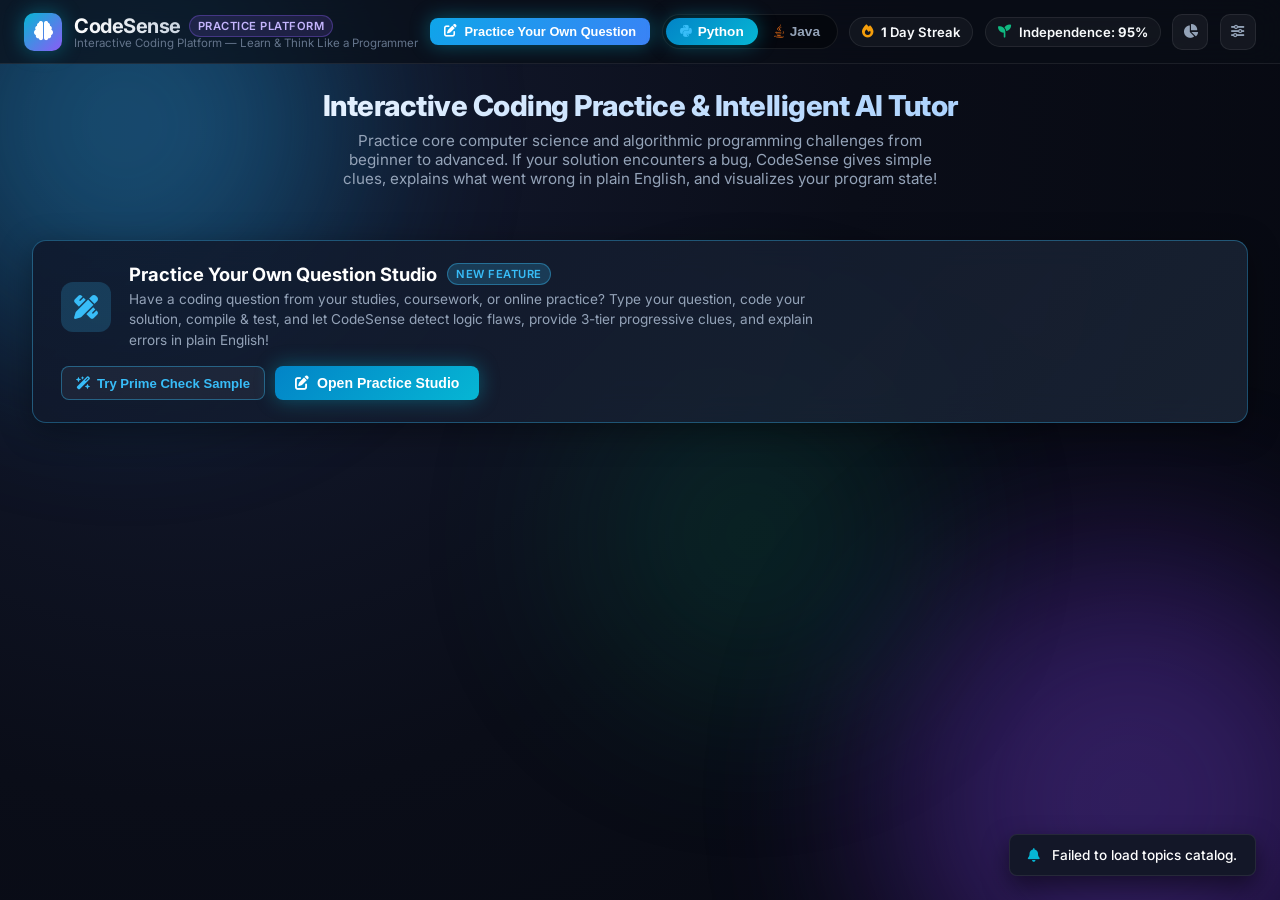
==== static/index.html @ 4605f450 "Initial commit: CodeSense platform" ====
<!DOCTYPE html>
<html lang="en">
<head>
  <meta charset="UTF-8">
  <meta name="viewport" content="width=device-width, initial-scale=1.0">
  <title>CodeSense — AI-Powered Interactive Coding & Debugging Platform</title>
  
  <!-- Google Fonts: Inter & Fira Code -->
  <link rel="preconnect" href="https://fonts.googleapis.com">
  <link rel="preconnect" href="https://fonts.gstatic.com" crossorigin>
  <link href="https://fonts.googleapis.com/css2?family=Fira+Code:wght@400;500;600;700&family=Inter:wght@300;400;500;600;700;800&display=swap" rel="stylesheet">
  
  <!-- FontAwesome Icons -->
  <link rel="stylesheet" href="https://cdnjs.cloudflare.com/ajax/libs/font-awesome/6.5.1/css/all.min.css">
  
  <!-- Stylesheets -->
  <link rel="stylesheet" href="/static/css/style.css">
  <link rel="stylesheet" href="/static/css/visualizer.css">
</head>
<body>

  <!-- Floating Background Glow Orbs for Glassmorphism Depth -->
  <div class="orb orb-1"></div>
  <div class="orb orb-2"></div>
  <div class="orb orb-3"></div>

  <!-- Top Navigation Header -->
  <header class="app-header">
    <div class="brand-wrapper" onclick="App.showTopicsView()">
      <div class="brand-icon">
        <i class="fa-solid fa-brain"></i>
      </div>
      <div>
        <div style="display: flex; align-items: center; gap: 8px;">
          <h1 class="brand-title">CodeSense</h1>
          <span class="brand-badge">Practice Platform</span>
        </div>
        <p style="font-size: 0.72rem; color: var(--text-dim); margin-top: -2px;">Interactive Coding Platform — Learn & Think Like a Programmer</p>
      </div>
    </div>

      <!-- Practice Your Own Question Nav Button -->
      <button class="btn-primary" style="padding: 6px 14px; font-size: 0.8rem; background: linear-gradient(135deg, #0ea5e9 0%, #3b82f6 100%);" onclick="App.openCustomPracticeView()" title="Type in your own question to practice">
        <i class="fa-solid fa-pen-to-square"></i> Practice Your Own Question
      </button>

      <!-- Language Switcher -->
      <div class="lang-toggle-group">
        <button class="lang-btn active" id="langTogglePy">
          <i class="fa-brands fa-python" style="color: #38bdf8;"></i> Python
        </button>
        <button class="lang-btn" id="langToggleJava">
          <i class="fa-brands fa-java" style="color: #f97316;"></i> Java
        </button>
      </div>

      <!-- Streak Pill -->
      <div class="stat-pill" title="Daily Debugging Streak">
        <i class="fa-solid fa-fire"></i>
        <span><strong id="userStreak">1</strong> Day Streak</span>
      </div>

      <!-- Independence Score Pill -->
      <div class="stat-pill independence" title="Independence Score: Measures how well you solve without unlocking hints!">
        <i class="fa-solid fa-seedling"></i>
        <span>Independence: <strong id="independenceScore">95%</strong></span>
      </div>

      <!-- Analytics Button -->
      <button class="btn-icon" id="btnAnalytics" title="Learner Profile & Error Radar Analytics">
        <i class="fa-solid fa-chart-pie"></i>
      </button>

      <!-- Groq Settings Button -->
      <button class="btn-icon" id="btnSettings" title="AI Settings & Groq API Key">
        <i class="fa-solid fa-sliders"></i>
      </button>
    </div>
  </header>

  <!-- ========================================================
       SCREEN 1: TOPIC HUB (INITIAL HOME PAGE)
       ======================================================== -->
  <div class="app-view active" id="view-topics">
    <div class="topics-hero">
      <h2>Interactive Coding Practice & Intelligent AI Tutor</h2>
      <p>Practice core computer science and algorithmic programming challenges from beginner to advanced. If your solution encounters a bug, CodeSense gives simple clues, explains what went wrong in plain English, and visualizes your program state!</p>
    </div>

    <!-- Grid of 10 Topics -->
    <div class="topics-grid" id="topicsGridContainer">
      <!-- Dynamically populated by app.js -->
    </div>

    <!-- Custom Practice Studio Callout Card -->
    <div style="max-width: 1300px; margin: 24px auto 0; width: 100%;">
      <div class="glass-panel" style="padding: 22px 28px; border: 1px solid rgba(56, 189, 248, 0.35); background: linear-gradient(135deg, rgba(15, 23, 42, 0.85) 0%, rgba(30, 41, 59, 0.75) 100%);">
        <div style="display: flex; align-items: center; justify-content: space-between; flex-wrap: wrap; gap: 16px;">
          <div style="display: flex; align-items: center; gap: 18px;">
            <div class="topic-icon-box" style="background: rgba(56, 189, 248, 0.2); color: #38bdf8; font-size: 1.5rem; width: 50px; height: 50px;">
              <i class="fa-solid fa-pen-ruler"></i>
            </div>
            <div>
              <div style="display: flex; align-items: center; gap: 10px; margin-bottom: 4px;">
                <h3 style="font-size: 1.15rem; color: #ffffff; font-weight: 700;">Practice Your Own Question Studio</h3>
                <span class="brand-badge" style="background: rgba(56, 189, 248, 0.2); color: #38bdf8; border-color: rgba(56, 189, 248, 0.4);">New Feature</span>
              </div>
              <p style="font-size: 0.85rem; color: #94a3b8; max-width: 720px; line-height: 1.5;">
                Have a coding question from your studies, coursework, or online practice? Type your question, code your solution, compile & test, and let CodeSense detect logic flaws, provide 3-tier progressive clues, and explain errors in plain English!
              </p>
            </div>
          </div>
          <div style="display: flex; gap: 10px; flex-wrap: wrap;">
            <button class="btn-secondary" onclick="App.openCustomPracticeView('prime')" style="border-color: rgba(56, 189, 248, 0.4); color: #38bdf8;">
              <i class="fa-solid fa-wand-magic-sparkles"></i> Try Prime Check Sample
            </button>
            <button class="btn-primary" onclick="App.openCustomPracticeView()">
              <i class="fa-solid fa-pen-to-square"></i> Open Practice Studio
            </button>
          </div>
        </div>
      </div>
    </div>
  </div>

  <!-- ========================================================
       SCREEN 2: TOPIC QUESTIONS (10 PROGRESSIVE LEVELS)
       ======================================================== -->
  <div class="app-view" id="view-questions">
    <!-- Breadcrumb -->
    <div class="breadcrumb-bar">
      <button class="breadcrumb-btn" onclick="App.showTopicsView()">
        <i class="fa-solid fa-arrow-left"></i> All Topics
      </button>
      <span class="breadcrumb-sep">/</span>
      <span class="breadcrumb-current" id="topicBreadcrumbTitle">Topic Name</span>
    </div>

    <!-- Topic Header Banner -->
    <div class="topic-banner-header">
      <div class="banner-left">
        <div class="banner-icon" id="topicBannerIcon">
          <i class="fa-solid fa-layer-group"></i>
        </div>
        <div>
          <h2 class="banner-title" id="topicBannerTitle">Topic Title</h2>
          <p class="banner-subtitle" id="topicBannerDesc">10 Progressive Challenges from Beginner to Advanced Mastery</p>
        </div>
      </div>
      <div style="text-align: right;">
        <span class="brand-badge" style="background: rgba(16, 185, 129, 0.15); color: #34d399; border-color: rgba(16, 185, 129, 0.3);">
          10 Challenges (Level 1 → 10)
        </span>
      </div>
    </div>

    <!-- 10 Questions Cards -->
    <div class="questions-container" id="questionsTrackContainer">
      <!-- Dynamically populated by app.js -->
    </div>
  </div>

  <!-- ========================================================
       SCREEN 3: THE DEBUGGING WORKBENCH
       ======================================================== -->
  <div class="app-view" id="view-workbench">
    <!-- Breadcrumb -->
    <div class="breadcrumb-bar">
      <button class="breadcrumb-btn" onclick="App.backToCurrentTopicQuestions()">
        <i class="fa-solid fa-arrow-left"></i> <span id="workbenchTopicBackText">Back to Questions</span>
      </button>
      <span class="breadcrumb-sep">/</span>
      <span class="breadcrumb-current" id="workbenchBreadcrumbTitle">Level 1: Challenge</span>
    </div>

    <!-- Split Workspace -->
    <main class="workspace-main">

      <!-- Left Pane: Code Editor -->
      <section class="editor-pane">
        <div class="pane-header">
          <div class="pane-title-group">
            <span class="pane-title">
              <i class="fa-solid fa-code" style="color: var(--accent-cyan);"></i>
              <span id="editorTitle">Loading Challenge...</span>
            </span>
            <span class="scenario-tag" id="scenarioTag">Practice Scenario</span>
          </div>

          <div class="pane-actions">
            <button class="btn-secondary" id="btnResetCode" title="Reset to clean problem starter">
              <i class="fa-solid fa-arrow-rotate-left"></i> Reset Template
            </button>
            <button class="btn-secondary" id="btnClearCode" title="Clear editor to write freely">
              <i class="fa-solid fa-trash-can"></i> Clear Canvas
            </button>
          </div>
        </div>

        <!-- Mode A: Curriculum Scenario Context Brief -->
        <div id="curriculumContextBrief" style="padding: 12px 18px; background: rgba(0, 0, 0, 0.25); border-bottom: 1px solid var(--glass-border); font-size: 0.84rem; line-height: 1.45;">
          <div id="scenarioDescription" style="color: #cbd5e1; margin-bottom: 6px;">
            Loading scenario context...
          </div>
          <div style="font-family: var(--font-mono); font-size: 0.78rem; color: #38bdf8;">
            Expected Goal: <span id="expectedOutputText" style="color: #67e8f9;">...</span>
          </div>
        </div>

        <!-- Mode B: Practice Your Own Question Studio (Editable Question Space) -->
        <div id="customQuestionBox" class="custom-question-card" style="display: none;">
          <div style="display: flex; justify-content: space-between; align-items: center; flex-wrap: wrap; gap: 8px;">
            <div style="display: flex; align-items: center; gap: 8px;">
              <span class="brand-badge" style="background: rgba(56, 189, 248, 0.18); color: #38bdf8; border-color: rgba(56, 189, 248, 0.35);">
                <i class="fa-solid fa-pen-to-square"></i> Custom Practice Question
              </span>
              <span style="font-size: 0.78rem; color: #94a3b8;">Type your question details below:</span>
            </div>
            <div style="display: flex; align-items: center; gap: 6px; flex-wrap: wrap;">
              <span style="font-size: 0.74rem; color: #64748b; margin-right: 2px;">Load Sample:</span>
              <button class="btn-pill-sample" onclick="App.loadSampleCustomQuestion('prime')">
                <i class="fa-solid fa-wand-magic-sparkles"></i> Prime Check
              </button>
              <button class="btn-pill-sample" onclick="App.loadSampleCustomQuestion('vowels')">
                <i class="fa-solid fa-wand-magic-sparkles"></i> Count Vowels
              </button>
              <button class="btn-pill-sample" onclick="App.loadSampleCustomQuestion('second_largest')">
                <i class="fa-solid fa-wand-magic-sparkles"></i> 2nd Largest
              </button>
              <button class="btn-pill-clear" onclick="App.clearCustomQuestionForm()">
                <i class="fa-solid fa-eraser"></i> Clear
              </button>
            </div>
          </div>

          <div style="display: grid; grid-template-columns: 1.2fr 1fr; gap: 10px;">
            <div>
              <label class="custom-field-label">Question Title:</label>
              <input type="text" id="customInputTitle" class="custom-input" placeholder="e.g. Check if a Number is Prime" spellcheck="false">
            </div>
            <div>
              <label class="custom-field-label">Target / Expected Output (Optional):</label>
              <input type="text" id="customInputExpected" class="custom-input" placeholder="e.g. 29 is Prime: True" spellcheck="false">
            </div>
          </div>

          <div>
            <label class="custom-field-label">Question Statement / Problem Description:</label>
            <textarea id="customInputDesc" class="custom-textarea" rows="2" placeholder="Type problem statement here: e.g. Given an integer N, determine whether N is a prime number (divisible only by 1 and itself)..." spellcheck="false"></textarea>
          </div>
        </div>

        <!-- Code Editor Area -->
        <div class="editor-wrapper">
          <div class="editor-textarea-container">
            <div class="editor-gutter" id="editorGutter">1</div>
            <textarea class="editor-textarea" id="codeEditor" spellcheck="false" placeholder="Type your solution code here... (Copy-paste disabled to build coding muscle memory)" onpaste="return false;" ondrop="return false;"></textarea>
          </div>
        </div>

        <!-- Editor Footer Actions -->
        <div class="editor-footer">
          <span style="font-size: 0.75rem; color: var(--text-dim);">
            <i class="fa-solid fa-shield-halved"></i> Sandboxed Execution (Python 3.14 & Java 17)
          </span>
          <div style="display: flex; gap: 8px;">
            <button class="btn-primary" id="btnRunCode">
              <i class="fa-solid fa-play"></i> Run & Diagnose
            </button>
          </div>
        </div>
      </section>

      <!-- Right Pane: Diagnostic Suite -->
      <section class="diagnostic-pane">
        <!-- Suite Tab Navigation -->
        <div class="suite-tabs">
          <button class="suite-tab active" data-tab="diagnostic">
            <i class="fa-solid fa-stethoscope"></i> Error & Cause
          </button>
          <button class="suite-tab" data-tab="visualizer">
            <i class="fa-solid fa-eye"></i> Visual Bug Explorer
          </button>
          <button class="suite-tab" data-tab="hints">
            <i class="fa-solid fa-lightbulb"></i> Easy Clues
            <span class="tab-badge">3 Tiers</span>
          </button>
          <button class="suite-tab" data-tab="transfer">
            <i class="fa-solid fa-medal"></i> Transfer Practice
          </button>
        </div>

        <!-- Suite Tab Contents -->
        <div class="suite-content">

          <!-- 1. Error Diagnostic Tab -->
          <div class="tab-panel active" id="tab-diagnostic">
            <div id="errorBannerContainer">
              <div class="error-banner" style="background: rgba(255,255,255,0.03); border-color: rgba(255,255,255,0.08);">
                <div class="error-icon" style="color: var(--text-dim);"><i class="fa-solid fa-code"></i></div>
                <div class="error-meta">
                  <div class="error-type-title" style="color: var(--text-main);">Ready to Run</div>
                  <div class="error-desc">Click 'Run & Diagnose' to execute the code and identify the bug.</div>
                </div>
              </div>
            </div>

            <!-- Simplified Friendly 3-Way Comparative Breakdown -->
            <div id="causeBreakdownContainer">
              <!-- Rendered dynamically -->
            </div>

            <!-- Console Output -->
            <div style="margin-top: 10px;">
              <div style="font-size: 0.75rem; color: var(--text-dim); font-weight: 600; text-transform: uppercase; margin-bottom: 6px;">
                <i class="fa-solid fa-terminal"></i> Execution Console
              </div>
              <pre class="terminal-box" id="consoleOutput">Console output will appear here...</pre>
            </div>
          </div>

          <!-- 2. Visual Bug Explorer Tab -->
          <div class="tab-panel" id="tab-visualizer">
            <div id="visualizerContainer">
              <!-- Rendered dynamically by VisualizerEngine -->
            </div>
          </div>

          <!-- 3. Graduated Hints Tab -->
          <div class="tab-panel" id="tab-hints">
            <div class="hints-container" id="hintsContainer">
              <!-- Rendered dynamically by HintManager -->
            </div>
          </div>

          <!-- 4. Transfer Practice Tab -->
          <div class="tab-panel" id="tab-transfer">
            <div id="transferChallengeContainer">
              <div style="text-align: center; padding: 40px 20px; color: var(--text-dim);">
                <i class="fa-solid fa-lock" style="font-size: 2.2rem; margin-bottom: 14px; opacity: 0.5;"></i>
                <h3 style="font-size: 1.05rem; color: var(--text-main); margin-bottom: 6px;">Transfer Challenge Locked</h3>
                <p style="font-size: 0.84rem; max-width: 360px; margin: 0 auto;">
                  Fix the bug in the current problem first! Once conquered, CodeSense unlocks a related practice challenge to verify your real conceptual understanding.
                </p>
              </div>
            </div>
          </div>

        </div>
      </section>

    </main>
  </div>

  <!-- Comprehensive Learner Analytics & Mastery Modal -->
  <div class="modal-overlay" id="analyticsModal">
    <div class="glass-panel modal-content" style="max-width: 780px; width: 92%; max-height: 88vh; overflow-y: auto;">
      <div class="modal-header">
        <div style="display: flex; align-items: center; gap: 10px;">
          <div class="brand-icon" style="width: 36px; height: 36px; font-size: 1.1rem; background: rgba(56, 189, 248, 0.2); color: #38bdf8;">
            <i class="fa-solid fa-chart-line"></i>
          </div>
          <div>
            <h2 class="modal-title" style="font-size: 1.15rem; margin-bottom: 2px;">Learner Mastery & Practice Analytics</h2>
            <p style="font-size: 0.74rem; color: var(--text-dim);">Real-time tracking of problem accuracy, independence, and bug patterns</p>
          </div>
        </div>
        <div style="display: flex; align-items: center; gap: 10px;">
          <span class="brand-badge" id="analyticsTierBadge" style="background: rgba(16, 185, 129, 0.2); color: #34d399; border-color: rgba(16, 185, 129, 0.4);">
            Autonomous Coder 🏆
          </span>
          <button class="modal-close" onclick="App.closeAnalyticsModal()">&times;</button>
        </div>
      </div>

      <!-- 5 Key Metric Cards -->
      <div style="display: grid; grid-template-columns: repeat(5, 1fr); gap: 8px; margin-bottom: 18px;">
        <div class="cause-card" style="align-items: center; text-align: center; padding: 10px 6px;">
          <span style="font-size: 0.68rem; color: var(--text-dim); text-transform: uppercase;">SOLVED</span>
          <strong style="font-size: 1.25rem; color: #34d399;" id="metricSolved">0</strong>
          <span style="font-size: 0.68rem; color: var(--text-muted);">Challenges</span>
        </div>
        <div class="cause-card" style="align-items: center; text-align: center; padding: 10px 6px;">
          <span style="font-size: 0.68rem; color: var(--text-dim); text-transform: uppercase;">CODE RUNS</span>
          <strong style="font-size: 1.25rem; color: #38bdf8;" id="metricAttempts">0</strong>
          <span style="font-size: 0.68rem; color: var(--text-muted);">Attempts</span>
        </div>
        <div class="cause-card" style="align-items: center; text-align: center; padding: 10px 6px;">
          <span style="font-size: 0.68rem; color: var(--text-dim); text-transform: uppercase;">ACCURACY</span>
          <strong style="font-size: 1.25rem; color: #fbbf24;" id="metricAccuracy">100%</strong>
          <span style="font-size: 0.68rem; color: var(--text-muted);">Success Rate</span>
        </div>
        <div class="cause-card" style="align-items: center; text-align: center; padding: 10px 6px;">
          <span style="font-size: 0.68rem; color: var(--text-dim); text-transform: uppercase;">INDEPENDENCE</span>
          <strong style="font-size: 1.25rem; color: #c084fc;" id="metricIndependence">95%</strong>
          <span style="font-size: 0.68rem; color: var(--text-muted);">Autonomy</span>
        </div>
        <div class="cause-card" style="align-items: center; text-align: center; padding: 10px 6px;">
          <span style="font-size: 0.68rem; color: var(--text-dim); text-transform: uppercase;">STREAK</span>
          <strong style="font-size: 1.25rem; color: #f43f5e;" id="metricStreak">1 Day</strong>
          <span style="font-size: 0.68rem; color: var(--text-muted);">Daily Practice</span>
        </div>
      </div>

      <!-- 2-Column Section: Insights & Bug Radar -->
      <div style="display: grid; grid-template-columns: 1fr 1.2fr; gap: 14px; margin-bottom: 18px;">
        <!-- Left: Language Breakdown & Focus -->
        <div style="display: flex; flex-direction: column; gap: 12px;">
          <div style="background: rgba(0,0,0,0.3); border: 1px solid var(--glass-border); border-radius: 8px; padding: 12px 14px;">
            <div style="font-size: 0.82rem; font-weight: 700; color: #e2e8f0; margin-bottom: 10px; display: flex; align-items: center; gap: 6px;">
              <i class="fa-solid fa-code" style="color: #38bdf8;"></i> Language Mastery
            </div>
            <div style="display: flex; justify-content: space-between; font-size: 0.8rem; margin-bottom: 6px;">
              <span><i class="fa-brands fa-python" style="color: #38bdf8;"></i> Python Solved:</span>
              <strong id="metricPySolved" style="color: #38bdf8;">0</strong>
            </div>
            <div style="display: flex; justify-content: space-between; font-size: 0.8rem; margin-bottom: 8px;">
              <span><i class="fa-brands fa-java" style="color: #f97316;"></i> Java Solved:</span>
              <strong id="metricJavaSolved" style="color: #f97316;">0</strong>
            </div>
            <div style="border-top: 1px solid rgba(255,255,255,0.06); padding-top: 8px; display: flex; justify-content: space-between; font-size: 0.8rem; color: var(--text-dim);">
              <span>Clean Wins (0 Clues):</span>
              <strong id="metricNoHintsSolved" style="color: #34d399;">0</strong>
            </div>
          </div>

          <div style="background: rgba(56, 189, 248, 0.08); border: 1px solid rgba(56, 189, 248, 0.25); border-radius: 8px; padding: 12px 14px;">
            <div style="font-size: 0.82rem; font-weight: 700; color: #38bdf8; margin-bottom: 6px; display: flex; align-items: center; gap: 6px;">
              <i class="fa-solid fa-compass"></i> Recommended Practice Focus
            </div>
            <p id="analyticsRecommendation" style="font-size: 0.78rem; color: #cbd5e1; line-height: 1.45; margin: 0;">
              Keep practicing progressive problems to build autonomous algorithmic problem-solving habits!
            </p>
          </div>
        </div>

        <!-- Right: Bug Vulnerability Radar -->
        <div style="background: rgba(0,0,0,0.3); border: 1px solid var(--glass-border); border-radius: 8px; padding: 12px 14px;">
          <div style="font-size: 0.82rem; font-weight: 700; color: #e2e8f0; margin-bottom: 4px; display: flex; align-items: center; justify-content: space-between;">
            <span><i class="fa-solid fa-radar" style="color: var(--accent-rose); margin-right: 6px;"></i> Bug Vulnerability Radar</span>
            <span style="font-size: 0.7rem; color: var(--text-dim);">Mistake Frequency</span>
          </div>
          <p style="font-size: 0.72rem; color: var(--text-dim); margin-bottom: 10px;">
            Identifies repeated logic, syntax, and boundary slips so you can master them.
          </p>
          <div id="errorRadarList" style="display: flex; flex-direction: column; gap: 6px;">
            <!-- Dynamic radar bars -->
          </div>
        </div>
      </div>

      <!-- Recent Practice Activity Timeline -->
      <div style="background: rgba(0,0,0,0.25); border: 1px solid var(--glass-border); border-radius: 8px; padding: 12px 14px;">
        <div style="font-size: 0.82rem; font-weight: 700; color: #e2e8f0; margin-bottom: 8px; display: flex; align-items: center; gap: 6px;">
          <i class="fa-solid fa-clock-rotate-left" style="color: var(--accent-amber);"></i> Recent Practice Activity
        </div>
        <div id="recentActivityList" style="font-size: 0.78rem;">
          <!-- Dynamically populated recent runs -->
        </div>
      </div>

      <div style="margin-top: 16px; display: flex; justify-content: flex-end;">
        <button class="btn-secondary" onclick="App.closeAnalyticsModal()">Close Dashboard</button>
      </div>
    </div>
  </div>

  <!-- Groq AI Settings Modal -->
  <div class="modal-overlay" id="settingsModal">
    <div class="glass-panel modal-content">
      <div class="modal-header">
        <div style="display: flex; align-items: center; gap: 10px;">
          <div class="brand-icon" style="width: 32px; height: 32px; font-size: 1rem;"><i class="fa-solid fa-bolt"></i></div>
          <h2 class="modal-title">AI Tutor Configuration</h2>
        </div>
        <button class="modal-close" onclick="App.closeSettingsModal()">&times;</button>
      </div>

      <p style="font-size: 0.84rem; color: var(--text-muted); line-height: 1.5; margin-bottom: 16px;">
        CodeSense is powered by <strong>Groq Cloud</strong> with ultra-fast LLaMA 3.3 70B for friendly, Socratic debugging hints in plain English.
      </p>

      <div style="margin-bottom: 16px;">
        <label style="font-size: 0.8rem; font-weight: 600; color: #cbd5e1;">Groq API Key (Optional):</label>
        <input type="password" class="text-input" id="inputGroqKey" placeholder="gsk_..." spellcheck="false">
        <p style="font-size: 0.72rem; color: var(--text-dim); margin-top: 4px;">
          Leave empty to use built-in curriculum hints and offline expert heuristics.
        </p>
      </div>

      <div id="groqStatusMsg" style="font-size: 0.82rem; margin-bottom: 16px; min-height: 20px;"></div>

      <div style="display: flex; justify-content: flex-end; gap: 10px;">
        <button class="btn-secondary" onclick="App.closeSettingsModal()">Cancel</button>
        <button class="btn-primary" onclick="App.saveGroqKey()">
          <i class="fa-solid fa-check"></i> Save & Test
        </button>
      </div>
    </div>
  </div>

  <!-- Toast Container -->
  <div class="toast-container" id="toastContainer"></div>

  <!-- Application Scripts -->
  <script src="/static/js/visualizer.js"></script>
  <script src="/static/js/hints.js"></script>
  <script src="/static/js/editor.js"></script>
  <script src="/static/js/app.js"></script>
</body>
</html>
---- static/css/style.css ----
/* ============================================================
   CodeSense: AI Debugging Tutor - Glassmorphism Design System
   Interactive Coding & Debugging Platform
   ============================================================ */

:root {
  --bg-dark: #090d16;
  --bg-gradient: radial-gradient(circle at 15% 15%, #151c33 0%, #0a0d18 50%, #060810 100%);
  --glass-bg: rgba(18, 24, 38, 0.65);
  --glass-bg-hover: rgba(26, 35, 54, 0.75);
  --glass-border: rgba(255, 255, 255, 0.08);
  --glass-border-glow: rgba(56, 189, 248, 0.3);
  --glass-blur: blur(16px);
  
  --accent-cyan: #06b6d4;
  --accent-cyan-glow: 0 0 20px rgba(6, 182, 212, 0.4);
  --accent-violet: #8b5cf6;
  --accent-violet-glow: 0 0 20px rgba(139, 92, 246, 0.4);
  --accent-emerald: #10b981;
  --accent-emerald-glow: 0 0 20px rgba(16, 185, 129, 0.4);
  --accent-rose: #f43f5e;
  --accent-rose-glow: 0 0 20px rgba(244, 63, 94, 0.4);
  --accent-amber: #f59e0b;
  
  --text-main: #f8fafc;
  --text-muted: #94a3b8;
  --text-dim: #64748b;
  
  --font-sans: 'Inter', -apple-system, BlinkMacSystemFont, 'Segoe UI', Roboto, sans-serif;
  --font-mono: 'Fira Code', 'JetBrains Mono', Consolas, monospace;
}

* {
  box-sizing: border-box;
  margin: 0;
  padding: 0;
}

body {
  font-family: var(--font-sans);
  background: var(--bg-dark);
  background-image: var(--bg-gradient);
  color: var(--text-main);
  min-height: 100vh;
  display: flex;
  flex-direction: column;
  overflow-x: hidden;
  position: relative;
}

/* Background floating glow orbs */
.orb {
  position: fixed;
  border-radius: 50%;
  filter: blur(90px);
  pointer-events: none;
  z-index: 0;
  opacity: 0.35;
  animation: floatOrb 18s ease-in-out infinite alternate;
}
.orb-1 {
  width: 450px;
  height: 450px;
  background: radial-gradient(circle, #38bdf8 0%, #0284c7 70%);
  top: -100px;
  left: -100px;
}
.orb-2 {
  width: 500px;
  height: 500px;
  background: radial-gradient(circle, #8b5cf6 0%, #6d28d9 70%);
  bottom: -150px;
  right: -100px;
  animation-duration: 22s;
}
.orb-3 {
  width: 350px;
  height: 350px;
  background: radial-gradient(circle, #10b981 0%, #059669 70%);
  top: 40%;
  left: 45%;
  opacity: 0.15;
}

@keyframes floatOrb {
  0% { transform: translate(0, 0) scale(1); }
  50% { transform: translate(40px, 30px) scale(1.08); }
  100% { transform: translate(-30px, 50px) scale(0.95); }
}

::-webkit-scrollbar {
  width: 6px;
  height: 6px;
}
::-webkit-scrollbar-track {
  background: rgba(0, 0, 0, 0.2);
}
::-webkit-scrollbar-thumb {
  background: rgba(255, 255, 255, 0.15);
  border-radius: 3px;
}
::-webkit-scrollbar-thumb:hover {
  background: rgba(255, 255, 255, 0.3);
}

.glass-panel {
  background: var(--glass-bg);
  backdrop-filter: var(--glass-blur);
  -webkit-backdrop-filter: var(--glass-blur);
  border: 1px solid var(--glass-border);
  border-radius: 14px;
  box-shadow: 0 8px 32px 0 rgba(0, 0, 0, 0.37);
  transition: all 0.25s ease;
}

/* Header */
header.app-header {
  height: 64px;
  padding: 0 24px;
  display: flex;
  align-items: center;
  justify-content: space-between;
  border-bottom: 1px solid var(--glass-border);
  background: rgba(9, 13, 22, 0.7);
  backdrop-filter: var(--glass-blur);
  position: sticky;
  top: 0;
  z-index: 50;
}

.brand-wrapper {
  display: flex;
  align-items: center;
  gap: 12px;
  cursor: pointer;
}
.brand-icon {
  width: 38px;
  height: 38px;
  border-radius: 10px;
  background: linear-gradient(135deg, #06b6d4, #8b5cf6);
  display: flex;
  align-items: center;
  justify-content: center;
  color: white;
  font-size: 1.2rem;
  box-shadow: var(--accent-cyan-glow);
}
.brand-title {
  font-size: 1.25rem;
  font-weight: 700;
  letter-spacing: -0.5px;
  background: linear-gradient(90deg, #ffffff, #cbd5e1);
  -webkit-background-clip: text;
  -webkit-text-fill-color: transparent;
}
.brand-badge {
  font-size: 0.7rem;
  padding: 3px 8px;
  border-radius: 20px;
  background: rgba(139, 92, 246, 0.15);
  border: 1px solid rgba(139, 92, 246, 0.35);
  color: #c4b5fd;
  font-weight: 600;
  text-transform: uppercase;
  letter-spacing: 0.5px;
}

.nav-actions {
  display: flex;
  align-items: center;
  gap: 16px;
}

.lang-toggle-group {
  display: flex;
  background: rgba(0, 0, 0, 0.35);
  border: 1px solid var(--glass-border);
  border-radius: 20px;
  padding: 3px;
  gap: 2px;
}
.lang-btn {
  background: transparent;
  border: none;
  padding: 6px 14px;
  border-radius: 16px;
  color: var(--text-muted);
  font-size: 0.85rem;
  font-weight: 600;
  cursor: pointer;
  display: flex;
  align-items: center;
  gap: 6px;
  transition: all 0.2s ease;
}
.lang-btn.active {
  background: linear-gradient(135deg, #0284c7, #06b6d4);
  color: white;
  box-shadow: var(--accent-cyan-glow);
}

.stat-pill {
  display: flex;
  align-items: center;
  gap: 8px;
  background: rgba(255, 255, 255, 0.04);
  border: 1px solid var(--glass-border);
  padding: 6px 12px;
  border-radius: 20px;
  font-size: 0.82rem;
  font-weight: 600;
}
.stat-pill i { color: var(--accent-amber); }
.stat-pill.independence i { color: var(--accent-emerald); }

.btn-icon {
  background: rgba(255, 255, 255, 0.05);
  border: 1px solid var(--glass-border);
  width: 36px;
  height: 36px;
  border-radius: 10px;
  color: var(--text-muted);
  display: flex;
  align-items: center;
  justify-content: center;
  cursor: pointer;
  transition: all 0.2s;
}
.btn-icon:hover {
  background: rgba(255, 255, 255, 0.1);
  color: var(--text-main);
  border-color: rgba(255, 255, 255, 0.2);
}

/* ============================================================
   3-VIEW SCREEN NAVIGATION SYSTEM
   View 1: Topics Hub
   View 2: Topic Questions (10 Levels)
   View 3: Debugging Workbench
   ============================================================ */

.app-view {
  display: none;
  flex: 1;
  position: relative;
  z-index: 1;
  width: 100%;
}
.app-view.active {
  display: flex;
}

/* Breadcrumb Bar */
.breadcrumb-bar {
  display: flex;
  align-items: center;
  gap: 10px;
  padding: 10px 24px;
  background: rgba(0, 0, 0, 0.3);
  border-bottom: 1px solid var(--glass-border);
  font-size: 0.84rem;
}
.breadcrumb-btn {
  background: rgba(255, 255, 255, 0.06);
  border: 1px solid var(--glass-border);
  color: #38bdf8;
  padding: 5px 12px;
  border-radius: 6px;
  font-size: 0.78rem;
  font-weight: 600;
  cursor: pointer;
  display: flex;
  align-items: center;
  gap: 6px;
  transition: all 0.2s;
}
.breadcrumb-btn:hover {
  background: rgba(6, 182, 212, 0.15);
  border-color: var(--accent-cyan);
}
.breadcrumb-sep {
  color: var(--text-dim);
}
.breadcrumb-current {
  color: var(--text-main);
  font-weight: 600;
}

/* ============================================================
   VIEW 1: TOPIC HUB
   ============================================================ */
#view-topics {
  flex-direction: column;
  overflow-y: auto;
  padding: 24px 32px 48px;
}

.topics-hero {
  text-align: center;
  margin-bottom: 28px;
}
.topics-hero h2 {
  font-size: 1.8rem;
  font-weight: 800;
  letter-spacing: -0.5px;
  background: linear-gradient(90deg, #ffffff, #93c5fd);
  -webkit-background-clip: text;
  -webkit-text-fill-color: transparent;
  margin-bottom: 8px;
}
.topics-hero p {
  font-size: 0.95rem;
  color: var(--text-muted);
  max-width: 620px;
  margin: 0 auto;
}

.topics-grid {
  display: grid;
  grid-template-columns: repeat(auto-fill, minmax(290px, 1fr));
  gap: 20px;
  max-width: 1300px;
  margin: 0 auto;
  width: 100%;
}

.topic-card {
  padding: 22px;
  border-radius: 14px;
  background: rgba(18, 24, 38, 0.7);
  backdrop-filter: var(--glass-blur);
  border: 1px solid var(--glass-border);
  cursor: pointer;
  transition: all 0.3s cubic-bezier(0.25, 0.8, 0.25, 1);
  display: flex;
  flex-direction: column;
  justify-content: space-between;
  gap: 14px;
  position: relative;
  overflow: hidden;
}
.topic-card:hover {
  transform: translateY(-4px);
  border-color: rgba(56, 189, 248, 0.4);
  box-shadow: 0 12px 30px rgba(0, 0, 0, 0.4), 0 0 20px rgba(6, 182, 212, 0.2);
}

.topic-card-top {
  display: flex;
  align-items: center;
  justify-content: space-between;
}
.topic-icon-box {
  width: 48px;
  height: 48px;
  border-radius: 12px;
  background: rgba(255, 255, 255, 0.05);
  display: flex;
  align-items: center;
  justify-content: center;
  font-size: 1.4rem;
  color: var(--accent-cyan);
}
.topic-badge-count {
  font-size: 0.72rem;
  padding: 4px 10px;
  border-radius: 20px;
  background: rgba(6, 182, 212, 0.15);
  color: #38bdf8;
  font-weight: 700;
  border: 1px solid rgba(6, 182, 212, 0.3);
}

.topic-card-body h3 {
  font-size: 1.15rem;
  font-weight: 700;
  color: white;
  margin-bottom: 4px;
}
.topic-tagline {
  font-size: 0.78rem;
  color: #94a3b8;
  font-weight: 500;
  margin-bottom: 8px;
}
.topic-desc {
  font-size: 0.82rem;
  color: var(--text-dim);
  line-height: 1.45;
}

.topic-card-footer {
  display: flex;
  align-items: center;
  justify-content: space-between;
  border-top: 1px solid rgba(255, 255, 255, 0.05);
  padding-top: 14px;
}
.topic-diff-tag {
  font-size: 0.72rem;
  color: #34d399;
  font-weight: 600;
}
.topic-start-btn {
  font-size: 0.82rem;
  font-weight: 700;
  color: var(--accent-cyan);
  display: flex;
  align-items: center;
  gap: 6px;
  transition: all 0.2s;
}
.topic-card:hover .topic-start-btn {
  transform: translateX(4px);
  color: #38bdf8;
}

/* ============================================================
   VIEW 2: TOPIC QUESTIONS (10 PROGRESSIVE LEVELS)
   ============================================================ */
#view-questions {
  flex-direction: column;
  overflow-y: auto;
  padding: 0 0 40px;
}

.topic-banner-header {
  padding: 24px 32px;
  background: rgba(15, 22, 38, 0.8);
  border-bottom: 1px solid var(--glass-border);
  display: flex;
  align-items: center;
  justify-content: space-between;
}
.banner-left {
  display: flex;
  align-items: center;
  gap: 16px;
}
.banner-icon {
  width: 52px;
  height: 52px;
  border-radius: 12px;
  background: rgba(6, 182, 212, 0.15);
  border: 1px solid rgba(6, 182, 212, 0.3);
  display: flex;
  align-items: center;
  justify-content: center;
  font-size: 1.6rem;
  color: var(--accent-cyan);
}
.banner-title {
  font-size: 1.4rem;
  font-weight: 800;
  color: white;
}
.banner-subtitle {
  font-size: 0.85rem;
  color: var(--text-muted);
  margin-top: 2px;
}

.questions-container {
  max-width: 1200px;
  margin: 24px auto 0;
  padding: 0 24px;
  display: flex;
  flex-direction: column;
  gap: 12px;
  width: 100%;
}

.question-level-card {
  padding: 18px 22px;
  border-radius: 12px;
  background: rgba(18, 24, 38, 0.65);
  border: 1px solid var(--glass-border);
  display: flex;
  align-items: center;
  justify-content: space-between;
  cursor: pointer;
  transition: all 0.2s ease;
  gap: 16px;
}
.question-level-card:hover {
  background: rgba(26, 35, 54, 0.85);
  border-color: rgba(56, 189, 248, 0.4);
  transform: translateX(4px);
  box-shadow: 0 6px 20px rgba(0, 0, 0, 0.3);
}

.q-level-badge {
  width: 78px;
  padding: 6px 10px;
  border-radius: 8px;
  font-size: 0.74rem;
  font-weight: 700;
  text-align: center;
  text-transform: uppercase;
}
.q-level-badge.beg { background: rgba(16, 185, 129, 0.15); color: #34d399; border: 1px solid rgba(16, 185, 129, 0.3); }
.q-level-badge.mid { background: rgba(245, 158, 11, 0.15); color: #fbbf24; border: 1px solid rgba(245, 158, 11, 0.3); }
.q-level-badge.adv { background: rgba(244, 63, 94, 0.15); color: #fb7185; border: 1px solid rgba(244, 63, 94, 0.3); }

.q-info {
  flex: 1;
  display: flex;
  flex-direction: column;
  gap: 4px;
}
.q-title {
  font-size: 1rem;
  font-weight: 700;
  color: white;
}
.q-scenario {
  font-size: 0.82rem;
  color: #38bdf8;
  display: flex;
  align-items: center;
  gap: 6px;
}
.q-desc {
  font-size: 0.78rem;
  color: var(--text-dim);
}

.q-action-btn {
  background: rgba(255, 255, 255, 0.05);
  border: 1px solid var(--glass-border);
  color: var(--accent-cyan);
  padding: 8px 16px;
  border-radius: 8px;
  font-size: 0.82rem;
  font-weight: 600;
  display: flex;
  align-items: center;
  gap: 8px;
  transition: all 0.2s;
  white-space: nowrap;
}
.question-level-card:hover .q-action-btn {
  background: linear-gradient(135deg, #0284c7, #06b6d4);
  color: white;
  border-color: transparent;
  box-shadow: var(--accent-cyan-glow);
}

/* ============================================================
   VIEW 3: THE DEBUGGING WORKBENCH
   ============================================================ */
#view-workbench {
  flex-direction: column;
  height: calc(100vh - 64px);
  overflow: hidden;
}

main.workspace-main {
  flex: 1;
  display: grid;
  grid-template-columns: 1fr 1.1fr;
  overflow: hidden;
  gap: 1px;
  background: var(--glass-border);
}

/* Left Pane: Code Editor */
section.editor-pane {
  background: rgba(11, 16, 28, 0.7);
  backdrop-filter: var(--glass-blur);
  display: flex;
  flex-direction: column;
  overflow: hidden;
}

.pane-header {
  padding: 12px 18px;
  border-bottom: 1px solid var(--glass-border);
  display: flex;
  align-items: center;
  justify-content: space-between;
  background: rgba(0, 0, 0, 0.2);
}
.pane-title-group {
  display: flex;
  align-items: center;
  gap: 10px;
}
.pane-title {
  font-size: 0.95rem;
  font-weight: 700;
  display: flex;
  align-items: center;
  gap: 8px;
}
.scenario-tag {
  font-size: 0.75rem;
  padding: 3px 8px;
  background: rgba(6, 182, 212, 0.15);
  color: #38bdf8;
  border-radius: 4px;
  font-weight: 600;
}

.pane-actions {
  display: flex;
  align-items: center;
  gap: 8px;
}

.editor-wrapper {
  flex: 1;
  position: relative;
  display: flex;
  flex-direction: column;
  overflow: hidden;
}

.editor-textarea-container {
  flex: 1;
  position: relative;
  display: flex;
  background: #0d111c;
}

.editor-gutter {
  width: 44px;
  background: rgba(0, 0, 0, 0.35);
  border-right: 1px solid rgba(255, 255, 255, 0.05);
  padding: 14px 6px;
  text-align: right;
  font-family: var(--font-mono);
  font-size: 0.85rem;
  color: var(--text-dim);
  user-select: none;
  line-height: 1.5;
}

.editor-textarea {
  flex: 1;
  background: transparent;
  color: #e2e8f0;
  border: none;
  outline: none;
  padding: 14px 16px;
  font-family: var(--font-mono);
  font-size: 0.88rem;
  line-height: 1.5;
  white-space: pre;
  overflow: auto;
  resize: none;
  tab-size: 4;
}

.editor-footer {
  padding: 12px 18px;
  border-top: 1px solid var(--glass-border);
  background: rgba(0, 0, 0, 0.25);
  display: flex;
  align-items: center;
  justify-content: space-between;
}

.btn-primary {
  background: linear-gradient(135deg, #0284c7, #06b6d4);
  color: white;
  border: none;
  padding: 9px 20px;
  border-radius: 8px;
  font-weight: 600;
  font-size: 0.88rem;
  cursor: pointer;
  display: flex;
  align-items: center;
  gap: 8px;
  box-shadow: var(--accent-cyan-glow);
  transition: all 0.2s;
}
.btn-primary:hover {
  transform: translateY(-1px);
  filter: brightness(1.1);
}
.btn-primary:disabled {
  opacity: 0.5;
  cursor: not-allowed;
  transform: none;
}

.btn-secondary {
  background: rgba(255, 255, 255, 0.05);
  border: 1px solid var(--glass-border);
  color: var(--text-main);
  padding: 8px 14px;
  border-radius: 8px;
  font-weight: 600;
  font-size: 0.82rem;
  cursor: pointer;
  display: flex;
  align-items: center;
  gap: 6px;
  transition: all 0.2s;
}
.btn-secondary:hover {
  background: rgba(255, 255, 255, 0.1);
}

/* Right Pane: Diagnostic Suite */
section.diagnostic-pane {
  background: rgba(13, 18, 30, 0.7);
  backdrop-filter: var(--glass-blur);
  display: flex;
  flex-direction: column;
  overflow: hidden;
}

.suite-tabs {
  display: flex;
  border-bottom: 1px solid var(--glass-border);
  background: rgba(0, 0, 0, 0.25);
  padding: 0 16px;
  gap: 4px;
}
.suite-tab {
  background: transparent;
  border: none;
  border-bottom: 2px solid transparent;
  padding: 14px 14px;
  color: var(--text-muted);
  font-size: 0.84rem;
  font-weight: 600;
  cursor: pointer;
  display: flex;
  align-items: center;
  gap: 8px;
  transition: all 0.2s;
}
.suite-tab:hover {
  color: var(--text-main);
}
.suite-tab.active {
  color: var(--accent-cyan);
  border-bottom-color: var(--accent-cyan);
}
.suite-tab .tab-badge {
  font-size: 0.65rem;
  padding: 1px 6px;
  border-radius: 10px;
  background: rgba(255, 255, 255, 0.08);
}
.suite-tab.active .tab-badge {
  background: rgba(6, 182, 212, 0.2);
  color: var(--accent-cyan);
}

.suite-content {
  flex: 1;
  overflow-y: auto;
  padding: 18px;
}

.tab-panel {
  display: none;
  flex-direction: column;
  gap: 16px;
}
.tab-panel.active {
  display: flex;
}

.error-banner {
  padding: 14px 18px;
  border-radius: 10px;
  background: rgba(244, 63, 94, 0.1);
  border: 1px solid rgba(244, 63, 94, 0.3);
  display: flex;
  align-items: flex-start;
  gap: 14px;
}
.error-banner.success {
  background: rgba(16, 185, 129, 0.1);
  border-color: rgba(16, 185, 129, 0.3);
}
.error-icon {
  font-size: 1.4rem;
  color: var(--accent-rose);
  margin-top: 2px;
}
.error-banner.success .error-icon {
  color: var(--accent-emerald);
}
.error-meta {
  flex: 1;
}
.error-type-title {
  font-size: 0.95rem;
  font-weight: 700;
  color: #fda4af;
  font-family: var(--font-mono);
}
.error-banner.success .error-type-title {
  color: #6ee7b7;
}
.error-desc {
  font-size: 0.85rem;
  color: var(--text-muted);
  margin-top: 4px;
}
.error-line-badge {
  font-size: 0.75rem;
  padding: 2px 8px;
  border-radius: 4px;
  background: rgba(244, 63, 94, 0.2);
  color: #fecdd3;
  margin-left: 8px;
}

/* Friendly 3-Way Cause Breakdown Cards */
.comparison-grid {
  display: flex;
  flex-direction: column;
  gap: 12px;
}

.cause-card {
  padding: 14px;
  border-radius: 10px;
  background: rgba(255, 255, 255, 0.03);
  border: 1px solid var(--glass-border);
  display: flex;
  flex-direction: column;
  gap: 6px;
}
.cause-card-header {
  display: flex;
  align-items: center;
  gap: 8px;
  font-size: 0.82rem;
  font-weight: 700;
  text-transform: uppercase;
  letter-spacing: 0.5px;
}
.cause-card.intent .cause-card-header { color: #38bdf8; }
.cause-card.execution .cause-card-header { color: #fb7185; }
.cause-card.divergence .cause-card-header { color: #fbbf24; }
.cause-card.prevention .cause-card-header { color: #34d399; }
.cause-card.analogy .cause-card-header { color: #c4b5fd; }

.cause-card-text {
  font-size: 0.88rem;
  line-height: 1.5;
  color: var(--text-main);
}

.terminal-box {
  background: #090c14;
  border: 1px solid rgba(255, 255, 255, 0.08);
  border-radius: 8px;
  padding: 12px;
  font-family: var(--font-mono);
  font-size: 0.82rem;
  color: #a5b4fc;
  max-height: 160px;
  overflow-y: auto;
  white-space: pre-wrap;
}

/* Easy Clues Drawer */
.hints-container {
  display: flex;
  flex-direction: column;
  gap: 12px;
}

.hint-card {
  border-radius: 10px;
  border: 1px solid var(--glass-border);
  background: rgba(255, 255, 255, 0.02);
  overflow: hidden;
  transition: all 0.2s ease;
}
.hint-card.locked {
  opacity: 0.65;
}
.hint-card.unlocked {
  background: rgba(139, 92, 246, 0.08);
  border-color: rgba(139, 92, 246, 0.35);
}

.hint-card-header {
  padding: 12px 16px;
  display: flex;
  align-items: center;
  justify-content: space-between;
  cursor: pointer;
  background: rgba(0, 0, 0, 0.15);
}
.hint-header-left {
  display: flex;
  align-items: center;
  gap: 10px;
}
.hint-tier-tag {
  font-size: 0.72rem;
  font-weight: 700;
  padding: 3px 8px;
  border-radius: 6px;
  background: rgba(255, 255, 255, 0.08);
  color: var(--text-muted);
}
.hint-card.unlocked .hint-tier-tag {
  background: rgba(139, 92, 246, 0.25);
  color: #ddd6fe;
}
.hint-title-text {
  font-size: 0.88rem;
  font-weight: 600;
}
.hint-penalty-badge {
  font-size: 0.7rem;
  color: var(--text-dim);
}

.hint-card-body {
  padding: 16px;
  font-size: 0.88rem;
  line-height: 1.55;
  color: var(--text-main);
  border-top: 1px solid rgba(255, 255, 255, 0.05);
}

.hint-unlock-cta {
  padding: 16px;
  text-align: center;
  background: rgba(0, 0, 0, 0.2);
  border-radius: 10px;
  border: 1px dashed rgba(255, 255, 255, 0.15);
}

/* Modals */
.modal-overlay {
  position: fixed;
  inset: 0;
  background: rgba(0, 0, 0, 0.75);
  backdrop-filter: blur(8px);
  z-index: 100;
  display: none;
  align-items: center;
  justify-content: center;
  padding: 20px;
}
.modal-overlay.open {
  display: flex;
}
.modal-content {
  width: 100%;
  max-width: 600px;
  max-height: 90vh;
  overflow-y: auto;
  padding: 24px;
}
.modal-header {
  display: flex;
  align-items: center;
  justify-content: space-between;
  margin-bottom: 20px;
}
.modal-title {
  font-size: 1.2rem;
  font-weight: 700;
}
.modal-close {
  background: transparent;
  border: none;
  color: var(--text-muted);
  font-size: 1.2rem;
  cursor: pointer;
}
.modal-close:hover { color: white; }

.text-input {
  width: 100%;
  padding: 10px 14px;
  border-radius: 8px;
  background: rgba(0, 0, 0, 0.4);
  border: 1px solid var(--glass-border);
  color: white;
  font-size: 0.9rem;
  margin-top: 6px;
  outline: none;
}
.text-input:focus {
  border-color: var(--accent-cyan);
  box-shadow: var(--accent-cyan-glow);
}

.toast-container {
  position: fixed;
  bottom: 24px;
  right: 24px;
  z-index: 150;
  display: flex;
  flex-direction: column;
  gap: 8px;
}
.toast {
  padding: 12px 18px;
  border-radius: 8px;
  background: rgba(18, 24, 38, 0.95);
  border: 1px solid var(--glass-border);
  color: white;
  font-size: 0.85rem;
  font-weight: 500;
  box-shadow: 0 10px 25px rgba(0,0,0,0.5);
  animation: slideInToast 0.3s ease;
}
@keyframes slideInToast {
  from { transform: translateX(100%); opacity: 0; }
  to { transform: translateX(0); opacity: 1; }
}

/* ============================================================
   Custom Question Practice Studio Styling
   ============================================================ */
.custom-question-card {
  padding: 14px 18px;
  background: rgba(10, 16, 28, 0.85);
  border-bottom: 1px solid rgba(56, 189, 248, 0.25);
  display: flex;
  flex-direction: column;
  gap: 10px;
}
.custom-field-label {
  display: block;
  font-size: 0.74rem;
  font-weight: 600;
  color: #94a3b8;
  margin-bottom: 4px;
  text-transform: uppercase;
  letter-spacing: 0.5px;
}
.custom-input {
  width: 100%;
  padding: 8px 12px;
  border-radius: 6px;
  background: rgba(0, 0, 0, 0.45);
  border: 1px solid rgba(255, 255, 255, 0.12);
  color: #f8fafc;
  font-size: 0.86rem;
  font-family: var(--font-sans);
  outline: none;
  transition: all 0.2s ease;
}
.custom-input:focus {
  border-color: #38bdf8;
  box-shadow: 0 0 10px rgba(56, 189, 248, 0.25);
}
.custom-textarea {
  width: 100%;
  padding: 8px 12px;
  border-radius: 6px;
  background: rgba(0, 0, 0, 0.45);
  border: 1px solid rgba(255, 255, 255, 0.12);
  color: #f8fafc;
  font-size: 0.85rem;
  font-family: var(--font-sans);
  line-height: 1.45;
  resize: vertical;
  min-height: 52px;
  outline: none;
  transition: all 0.2s ease;
}
.custom-textarea:focus {
  border-color: #38bdf8;
  box-shadow: 0 0 10px rgba(56, 189, 248, 0.25);
}
.btn-pill-sample {
  display: inline-flex;
  align-items: center;
  gap: 5px;
  padding: 4px 10px;
  font-size: 0.72rem;
  font-weight: 600;
  background: rgba(56, 189, 248, 0.12);
  color: #38bdf8;
  border: 1px solid rgba(56, 189, 248, 0.3);
  border-radius: 20px;
  cursor: pointer;
  transition: all 0.2s ease;
}
.btn-pill-sample:hover {
  background: rgba(56, 189, 248, 0.25);
  border-color: #38bdf8;
  transform: translateY(-1px);
}
.btn-pill-clear {
  display: inline-flex;
  align-items: center;
  gap: 5px;
  padding: 4px 10px;
  font-size: 0.72rem;
  font-weight: 600;
  background: rgba(244, 63, 94, 0.1);
  color: #f87171;
  border: 1px solid rgba(244, 63, 94, 0.25);
  border-radius: 20px;
  cursor: pointer;
  transition: all 0.2s ease;
}
.btn-pill-clear:hover {
  background: rgba(244, 63, 94, 0.22);
  border-color: #f87171;
}
---- static/css/visualizer.css ----
/* ============================================================
   Visual Bug Explorer Styles - CodeSense
   Interactive State & Memory Visualizer
   ============================================================ */

.visualizer-card {
  padding: 16px;
  border-radius: 12px;
  background: rgba(15, 22, 36, 0.75);
  border: 1px solid var(--glass-border);
  display: flex;
  flex-direction: column;
  gap: 16px;
}

.visualizer-header {
  display: flex;
  align-items: center;
  justify-content: space-between;
  border-bottom: 1px solid rgba(255, 255, 255, 0.06);
  padding-bottom: 10px;
}
.vis-title {
  font-size: 0.95rem;
  font-weight: 700;
  display: flex;
  align-items: center;
  gap: 8px;
  color: #38bdf8;
}
.vis-type-pill {
  font-size: 0.72rem;
  padding: 2px 8px;
  border-radius: 12px;
  background: rgba(56, 189, 248, 0.15);
  color: #7dd3fc;
  font-weight: 600;
  text-transform: uppercase;
}

/* ---------------- 1. ARRAY MEMORY & BOUNDS VISUALIZER ---------------- */
.array-container {
  display: flex;
  flex-direction: column;
  gap: 12px;
  align-items: center;
  padding: 10px 0;
}

.array-name-badge {
  font-family: var(--font-mono);
  font-size: 0.85rem;
  color: var(--text-muted);
}

.array-cells-track {
  display: flex;
  gap: 8px;
  overflow-x: auto;
  max-width: 100%;
  padding: 12px 6px;
}

.array-cell-wrapper {
  display: flex;
  flex-direction: column;
  align-items: center;
  gap: 6px;
  position: relative;
}

.array-cell {
  width: 58px;
  height: 58px;
  border-radius: 10px;
  background: rgba(30, 41, 59, 0.8);
  border: 2px solid rgba(255, 255, 255, 0.12);
  display: flex;
  align-items: center;
  justify-content: center;
  font-family: var(--font-mono);
  font-size: 0.95rem;
  font-weight: 700;
  color: #f1f5f9;
  transition: all 0.25s ease;
  box-shadow: 0 4px 12px rgba(0, 0, 0, 0.3);
}

.array-cell.valid {
  border-color: rgba(16, 185, 129, 0.4);
}

.array-cell.out-of-bounds-target {
  background: rgba(239, 68, 68, 0.2);
  border-color: #ef4444;
  color: #fca5a5;
  box-shadow: 0 0 20px rgba(239, 68, 68, 0.5);
  animation: pulseCrash 1.5s infinite;
}

@keyframes pulseCrash {
  0% { transform: scale(1); box-shadow: 0 0 10px rgba(239, 68, 68, 0.4); }
  50% { transform: scale(1.06); box-shadow: 0 0 24px rgba(239, 68, 68, 0.8); }
  100% { transform: scale(1); box-shadow: 0 0 10px rgba(239, 68, 68, 0.4); }
}

.array-idx-label {
  font-family: var(--font-mono);
  font-size: 0.72rem;
  font-weight: 600;
  color: var(--text-dim);
}

.array-idx-label.target {
  color: #f87171;
  font-weight: 700;
}

.pointer-arrow {
  position: absolute;
  top: -22px;
  font-size: 0.9rem;
  color: #ef4444;
  animation: bouncePointer 1s infinite alternate;
}
@keyframes bouncePointer {
  0% { transform: translateY(0); }
  100% { transform: translateY(-4px); }
}

.bounds-summary-bar {
  display: flex;
  align-items: center;
  justify-content: space-between;
  width: 100%;
  padding: 8px 14px;
  background: rgba(0, 0, 0, 0.25);
  border-radius: 8px;
  font-size: 0.8rem;
}
.bounds-valid-range {
  color: #34d399;
  font-family: var(--font-mono);
}
.bounds-invalid-attempt {
  color: #f87171;
  font-family: var(--font-mono);
  font-weight: 700;
}

/* ---------------- 2. LOOP STATE & TIMELINE STEPPER ---------------- */
.loop-stepper-box {
  display: flex;
  flex-direction: column;
  gap: 12px;
}

.stepper-controls {
  display: flex;
  align-items: center;
  justify-content: space-between;
  background: rgba(0, 0, 0, 0.25);
  padding: 8px 14px;
  border-radius: 8px;
}
.step-btn-group {
  display: flex;
  gap: 6px;
}
.step-btn {
  background: rgba(255, 255, 255, 0.08);
  border: 1px solid var(--glass-border);
  color: white;
  padding: 5px 12px;
  border-radius: 6px;
  font-size: 0.78rem;
  font-weight: 600;
  cursor: pointer;
  transition: all 0.2s;
}
.step-btn:hover {
  background: rgba(255, 255, 255, 0.16);
}
.step-indicator {
  font-size: 0.82rem;
  font-weight: 600;
  color: var(--accent-cyan);
}

.loop-step-details {
  background: rgba(255, 255, 255, 0.02);
  border: 1px solid rgba(255, 255, 255, 0.06);
  border-radius: 8px;
  padding: 12px;
  display: flex;
  flex-direction: column;
  gap: 8px;
}

.loop-step-condition {
  display: flex;
  align-items: center;
  justify-content: space-between;
  font-family: var(--font-mono);
  font-size: 0.84rem;
}
.cond-true { color: #34d399; }
.cond-false { color: #f87171; }

.loop-step-explanation {
  font-size: 0.85rem;
  color: var(--text-muted);
  line-height: 1.4;
}

/* ---------------- 3. STACK FRAME TRACKER ---------------- */
.stack-tube-container {
  display: flex;
  flex-direction: column-reverse;
  gap: 6px;
  border-left: 3px solid rgba(139, 92, 246, 0.4);
  border-right: 3px solid rgba(139, 92, 246, 0.4);
  border-bottom: 3px solid rgba(139, 92, 246, 0.4);
  border-radius: 0 0 12px 12px;
  padding: 12px;
  background: rgba(0, 0, 0, 0.2);
  min-height: 140px;
}

.stack-frame {
  padding: 8px 12px;
  border-radius: 6px;
  background: rgba(139, 92, 246, 0.15);
  border: 1px solid rgba(139, 92, 246, 0.3);
  font-family: var(--font-mono);
  font-size: 0.8rem;
  display: flex;
  align-items: center;
  justify-content: space-between;
  animation: pushFrame 0.25s ease-out;
}
@keyframes pushFrame {
  from { transform: translateY(-20px); opacity: 0; }
  to { transform: translateY(0); opacity: 1; }
}

.stack-frame.overflow-warn {
  background: rgba(239, 68, 68, 0.2);
  border-color: #ef4444;
  color: #fca5a5;
  font-weight: 700;
}

/* ---------------- 4. TREE & OBJECT POINTERS ---------------- */
.tree-visual-wrapper {
  display: flex;
  flex-direction: column;
  align-items: center;
  gap: 14px;
  padding: 10px;
}

.tree-node-circle {
  width: 48px;
  height: 48px;
  border-radius: 50%;
  background: rgba(6, 182, 212, 0.15);
  border: 2px solid var(--accent-cyan);
  display: flex;
  align-items: center;
  justify-content: center;
  font-family: var(--font-mono);
  font-size: 0.82rem;
  font-weight: 700;
  color: white;
}

.tree-branches {
  display: flex;
  gap: 40px;
}
.tree-branch-item {
  display: flex;
  flex-direction: column;
  align-items: center;
  gap: 6px;
}

.tree-null-node {
  width: 44px;
  height: 44px;
  border-radius: 8px;
  background: rgba(239, 68, 68, 0.15);
  border: 2px dashed #ef4444;
  display: flex;
  align-items: center;
  justify-content: center;
  font-family: var(--font-mono);
  font-size: 0.72rem;
  font-weight: 700;
  color: #f87171;
}

/* ---------------- 5. VARIABLE WATCH TABLE ---------------- */
.var-watch-table {
  width: 100%;
  border-collapse: collapse;
  font-size: 0.82rem;
}
.var-watch-table th {
  text-align: left;
  padding: 8px 10px;
  border-bottom: 1px solid rgba(255, 255, 255, 0.08);
  color: var(--text-dim);
  font-weight: 600;
  text-transform: uppercase;
  font-size: 0.72rem;
}
.var-watch-table td {
  padding: 8px 10px;
  border-bottom: 1px solid rgba(255, 255, 255, 0.04);
  font-family: var(--font-mono);
}
.var-name { color: #38bdf8; font-weight: 600; }
.var-type { color: #a78bfa; }
.var-val { color: #f1f5f9; }
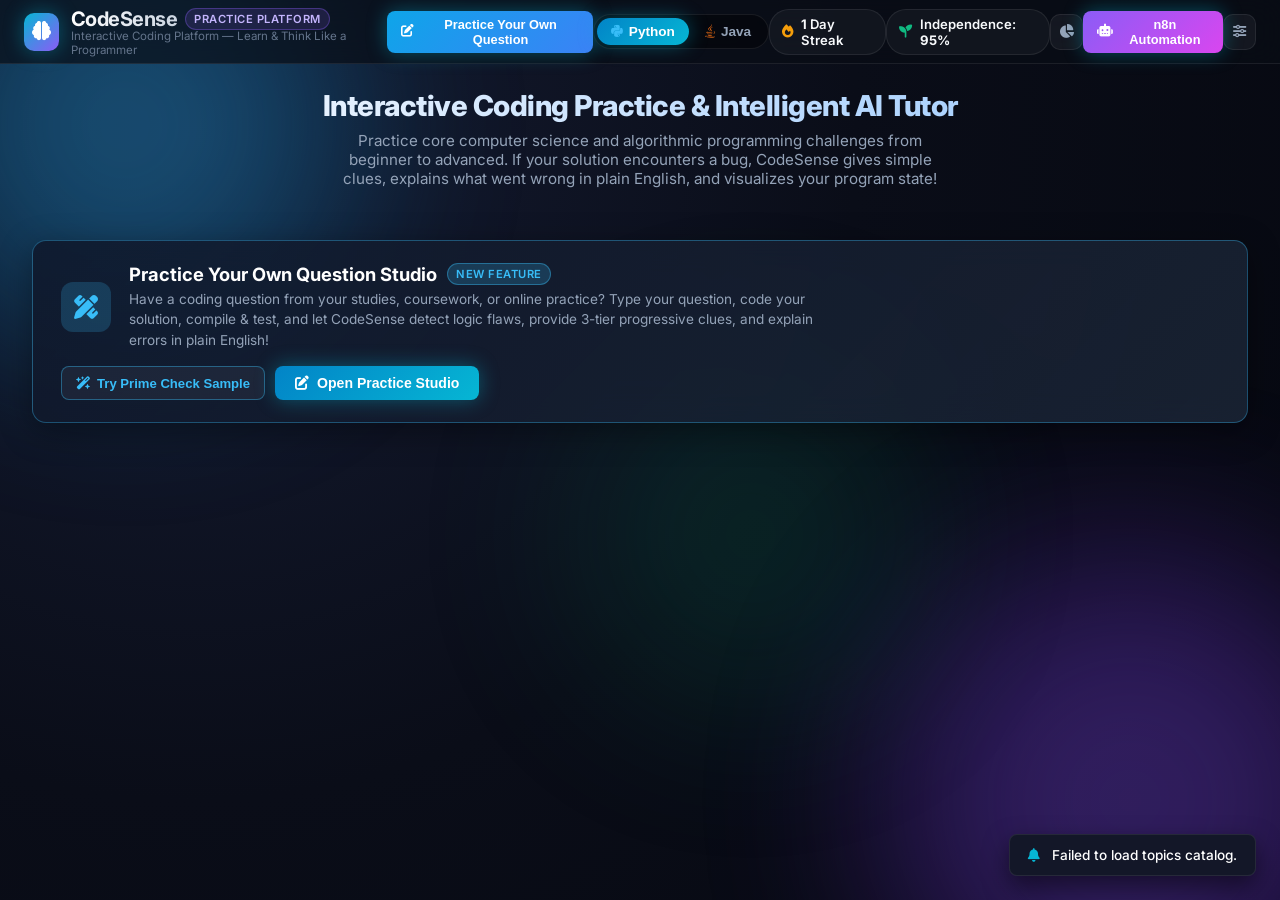
==== commit 19694d11: "Add n8n AI Student Automation workflow, report, file upload, and platform integration" ====
--- a/static/index.html
+++ b/static/index.html
@@ -71,6 +71,11 @@
         <i class="fa-solid fa-chart-pie"></i>
       </button>
 
+      <!-- AI Student Automation (n8n) Button -->
+      <button class="btn-primary" id="btnAutomation" style="padding: 6px 14px; font-size: 0.8rem; background: linear-gradient(135deg, #8b5cf6 0%, #d946ef 100%);" onclick="App.openAutomationModal()" title="AI-Powered Student Automation (n8n Pipeline)">
+        <i class="fa-solid fa-robot"></i> n8n Automation
+      </button>
+
       <!-- Groq Settings Button -->
       <button class="btn-icon" id="btnSettings" title="AI Settings & Groq API Key">
         <i class="fa-solid fa-sliders"></i>
@@ -499,6 +504,95 @@
     </div>
   </div>
 
+  <!-- AI-Powered Student Automation (n8n Pipeline) Modal -->
+  <div class="modal-overlay" id="automationModal">
+    <div class="glass-panel modal-content" style="max-width: 780px;">
+      <div class="modal-header">
+        <div style="display: flex; align-items: center; gap: 10px;">
+          <div class="brand-icon" style="width: 34px; height: 34px; font-size: 1.1rem; background: linear-gradient(135deg, #8b5cf6 0%, #d946ef 100%);">
+            <i class="fa-solid fa-robot"></i>
+          </div>
+          <div>
+            <h2 class="modal-title">AI-Powered Student Automation</h2>
+            <span style="font-size: 0.72rem; color: #a78bfa; font-weight: 600;">Autonomous n8n Workflow & Diagnostic Agent</span>
+          </div>
+        </div>
+        <button class="modal-close" onclick="App.closeAutomationModal()">&times;</button>
+      </div>
+
+      <!-- Overview Box -->
+      <div style="background: rgba(139, 92, 246, 0.08); border: 1px solid rgba(139, 92, 246, 0.25); border-radius: 10px; padding: 14px 18px; margin-bottom: 20px;">
+        <div style="display: flex; justify-content: space-between; align-items: center; flex-wrap: wrap; gap: 10px;">
+          <div>
+            <h4 style="font-size: 0.88rem; color: #f1f5f9; margin-bottom: 4px;">🚀 Domain: AI-Powered Student Automation</h4>
+            <p style="font-size: 0.78rem; color: #cbd5e1; margin: 0; line-height: 1.4;">
+              Replaces manual grading and tutoring bottlenecks with an autonomous 9-node <strong>n8n workflow</strong> that ingests student code, runs AI pedagogical diagnosis, branches on mastery, and notifies students.
+            </p>
+          </div>
+          <a href="/api/automation/download-workflow" download="codesense_student_automation_workflow.json" class="btn-primary" style="background: linear-gradient(135deg, #8b5cf6 0%, #d946ef 100%); font-size: 0.82rem; padding: 8px 16px; text-decoration: none; display: inline-flex; align-items: center; gap: 6px;">
+            <i class="fa-solid fa-download"></i> Download n8n Workflow (.json)
+          </a>
+        </div>
+      </div>
+
+      <!-- Action Grid: File Upload & Live Trigger -->
+      <div style="display: grid; grid-template-columns: 1fr 1fr; gap: 16px; margin-bottom: 20px;">
+        <!-- Card 1: Upload Student Code File -->
+        <div style="background: rgba(15, 23, 42, 0.6); border: 1px solid rgba(255, 255, 255, 0.08); border-radius: 10px; padding: 16px;">
+          <h4 style="font-size: 0.82rem; color: #38bdf8; margin-bottom: 8px;">
+            <i class="fa-solid fa-file-code"></i> Upload Student Code File
+          </h4>
+          <p style="font-size: 0.75rem; color: var(--text-dim); margin-bottom: 12px;">
+            Upload your <kbd>.py</kbd> or <kbd>.java</kbd> homework file directly into the CodeSense workspace.
+          </p>
+          <input type="file" id="automationFileInput" accept=".py,.java,.txt" style="display: none;" onchange="App.handleCodeFileUpload(event)">
+          <button class="btn-secondary" style="width: 100%; font-size: 0.8rem;" onclick="document.getElementById('automationFileInput').click()">
+            <i class="fa-solid fa-folder-open"></i> Select File from PC
+          </button>
+        </div>
+
+        <!-- Card 2: Run Autonomous Evaluation -->
+        <div style="background: rgba(15, 23, 42, 0.6); border: 1px solid rgba(255, 255, 255, 0.08); border-radius: 10px; padding: 16px;">
+          <h4 style="font-size: 0.82rem; color: #4ade80; margin-bottom: 8px;">
+            <i class="fa-solid fa-bolt"></i> Autonomous Pipeline Trigger
+          </h4>
+          <p style="font-size: 0.75rem; color: var(--text-dim); margin-bottom: 12px;">
+            Trigger the full n8n automation pipeline on your currently active workspace code.
+          </p>
+          <button class="btn-primary" id="btnRunAutomation" style="width: 100%; font-size: 0.8rem; background: linear-gradient(135deg, #10b981 0%, #059669 100%);" onclick="App.runStudentAutomationEvaluation()">
+            <i class="fa-solid fa-play"></i> Trigger Automation Engine
+          </button>
+        </div>
+      </div>
+
+      <!-- Pipeline Execution Visualizer -->
+      <div id="automationPipelineDisplay" style="display: none; background: rgba(15, 23, 42, 0.85); border: 1px solid rgba(255, 255, 255, 0.1); border-radius: 10px; padding: 16px; margin-bottom: 16px;">
+        <div style="display: flex; justify-content: space-between; align-items: center; margin-bottom: 12px;">
+          <span style="font-size: 0.78rem; font-weight: 700; color: #e2e8f0; text-transform: uppercase; letter-spacing: 0.5px;">
+            n8n Automation Pipeline Execution
+          </span>
+          <span id="automationStatusPill" class="stat-pill" style="font-size: 0.72rem; padding: 2px 10px; background: rgba(16, 185, 129, 0.2); color: #4ade80;">
+            Active
+          </span>
+        </div>
+
+        <!-- 6 Automated Pipeline Stages -->
+        <div id="pipelineStagesList" style="display: grid; grid-template-columns: 1fr 1fr; gap: 8px; margin-bottom: 14px;">
+          <!-- Dynamically populated -->
+        </div>
+
+        <!-- Automation Result Box -->
+        <div id="automationResultBox" style="background: rgba(30, 41, 59, 0.7); border: 1px solid rgba(255, 255, 255, 0.08); border-radius: 8px; padding: 14px;">
+          <!-- Dynamically populated -->
+        </div>
+      </div>
+
+      <div style="display: flex; justify-content: flex-end; gap: 10px;">
+        <button class="btn-secondary" onclick="App.closeAutomationModal()">Close</button>
+      </div>
+    </div>
+  </div>
+
   <!-- Toast Container -->
   <div class="toast-container" id="toastContainer"></div>
 
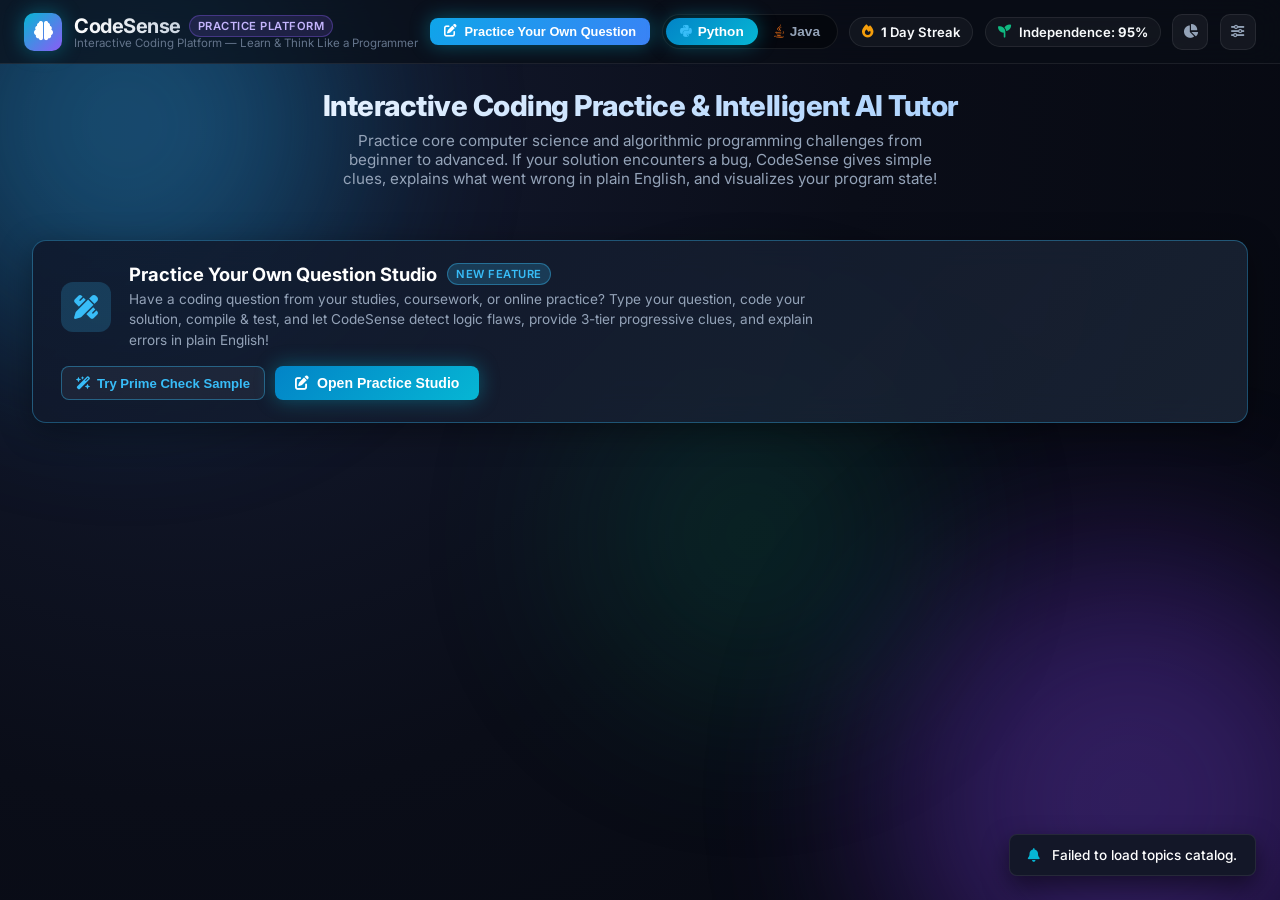
==== commit 0665c9a1: "Remove automation UI button, keeping clean practice interface" ====
--- a/static/index.html
+++ b/static/index.html
@@ -71,11 +71,6 @@
         <i class="fa-solid fa-chart-pie"></i>
       </button>
 
-      <!-- AI Student Automation (n8n) Button -->
-      <button class="btn-primary" id="btnAutomation" style="padding: 6px 14px; font-size: 0.8rem; background: linear-gradient(135deg, #8b5cf6 0%, #d946ef 100%);" onclick="App.openAutomationModal()" title="AI-Powered Student Automation (n8n Pipeline)">
-        <i class="fa-solid fa-robot"></i> n8n Automation
-      </button>
-
       <!-- Groq Settings Button -->
       <button class="btn-icon" id="btnSettings" title="AI Settings & Groq API Key">
         <i class="fa-solid fa-sliders"></i>
@@ -504,95 +499,6 @@
     </div>
   </div>
 
-  <!-- AI-Powered Student Automation (n8n Pipeline) Modal -->
-  <div class="modal-overlay" id="automationModal">
-    <div class="glass-panel modal-content" style="max-width: 780px;">
-      <div class="modal-header">
-        <div style="display: flex; align-items: center; gap: 10px;">
-          <div class="brand-icon" style="width: 34px; height: 34px; font-size: 1.1rem; background: linear-gradient(135deg, #8b5cf6 0%, #d946ef 100%);">
-            <i class="fa-solid fa-robot"></i>
-          </div>
-          <div>
-            <h2 class="modal-title">AI-Powered Student Automation</h2>
-            <span style="font-size: 0.72rem; color: #a78bfa; font-weight: 600;">Autonomous n8n Workflow & Diagnostic Agent</span>
-          </div>
-        </div>
-        <button class="modal-close" onclick="App.closeAutomationModal()">&times;</button>
-      </div>
-
-      <!-- Overview Box -->
-      <div style="background: rgba(139, 92, 246, 0.08); border: 1px solid rgba(139, 92, 246, 0.25); border-radius: 10px; padding: 14px 18px; margin-bottom: 20px;">
-        <div style="display: flex; justify-content: space-between; align-items: center; flex-wrap: wrap; gap: 10px;">
-          <div>
-            <h4 style="font-size: 0.88rem; color: #f1f5f9; margin-bottom: 4px;">🚀 Domain: AI-Powered Student Automation</h4>
-            <p style="font-size: 0.78rem; color: #cbd5e1; margin: 0; line-height: 1.4;">
-              Replaces manual grading and tutoring bottlenecks with an autonomous 9-node <strong>n8n workflow</strong> that ingests student code, runs AI pedagogical diagnosis, branches on mastery, and notifies students.
-            </p>
-          </div>
-          <a href="/api/automation/download-workflow" download="codesense_student_automation_workflow.json" class="btn-primary" style="background: linear-gradient(135deg, #8b5cf6 0%, #d946ef 100%); font-size: 0.82rem; padding: 8px 16px; text-decoration: none; display: inline-flex; align-items: center; gap: 6px;">
-            <i class="fa-solid fa-download"></i> Download n8n Workflow (.json)
-          </a>
-        </div>
-      </div>
-
-      <!-- Action Grid: File Upload & Live Trigger -->
-      <div style="display: grid; grid-template-columns: 1fr 1fr; gap: 16px; margin-bottom: 20px;">
-        <!-- Card 1: Upload Student Code File -->
-        <div style="background: rgba(15, 23, 42, 0.6); border: 1px solid rgba(255, 255, 255, 0.08); border-radius: 10px; padding: 16px;">
-          <h4 style="font-size: 0.82rem; color: #38bdf8; margin-bottom: 8px;">
-            <i class="fa-solid fa-file-code"></i> Upload Student Code File
-          </h4>
-          <p style="font-size: 0.75rem; color: var(--text-dim); margin-bottom: 12px;">
-            Upload your <kbd>.py</kbd> or <kbd>.java</kbd> homework file directly into the CodeSense workspace.
-          </p>
-          <input type="file" id="automationFileInput" accept=".py,.java,.txt" style="display: none;" onchange="App.handleCodeFileUpload(event)">
-          <button class="btn-secondary" style="width: 100%; font-size: 0.8rem;" onclick="document.getElementById('automationFileInput').click()">
-            <i class="fa-solid fa-folder-open"></i> Select File from PC
-          </button>
-        </div>
-
-        <!-- Card 2: Run Autonomous Evaluation -->
-        <div style="background: rgba(15, 23, 42, 0.6); border: 1px solid rgba(255, 255, 255, 0.08); border-radius: 10px; padding: 16px;">
-          <h4 style="font-size: 0.82rem; color: #4ade80; margin-bottom: 8px;">
-            <i class="fa-solid fa-bolt"></i> Autonomous Pipeline Trigger
-          </h4>
-          <p style="font-size: 0.75rem; color: var(--text-dim); margin-bottom: 12px;">
-            Trigger the full n8n automation pipeline on your currently active workspace code.
-          </p>
-          <button class="btn-primary" id="btnRunAutomation" style="width: 100%; font-size: 0.8rem; background: linear-gradient(135deg, #10b981 0%, #059669 100%);" onclick="App.runStudentAutomationEvaluation()">
-            <i class="fa-solid fa-play"></i> Trigger Automation Engine
-          </button>
-        </div>
-      </div>
-
-      <!-- Pipeline Execution Visualizer -->
-      <div id="automationPipelineDisplay" style="display: none; background: rgba(15, 23, 42, 0.85); border: 1px solid rgba(255, 255, 255, 0.1); border-radius: 10px; padding: 16px; margin-bottom: 16px;">
-        <div style="display: flex; justify-content: space-between; align-items: center; margin-bottom: 12px;">
-          <span style="font-size: 0.78rem; font-weight: 700; color: #e2e8f0; text-transform: uppercase; letter-spacing: 0.5px;">
-            n8n Automation Pipeline Execution
-          </span>
-          <span id="automationStatusPill" class="stat-pill" style="font-size: 0.72rem; padding: 2px 10px; background: rgba(16, 185, 129, 0.2); color: #4ade80;">
-            Active
-          </span>
-        </div>
-
-        <!-- 6 Automated Pipeline Stages -->
-        <div id="pipelineStagesList" style="display: grid; grid-template-columns: 1fr 1fr; gap: 8px; margin-bottom: 14px;">
-          <!-- Dynamically populated -->
-        </div>
-
-        <!-- Automation Result Box -->
-        <div id="automationResultBox" style="background: rgba(30, 41, 59, 0.7); border: 1px solid rgba(255, 255, 255, 0.08); border-radius: 8px; padding: 14px;">
-          <!-- Dynamically populated -->
-        </div>
-      </div>
-
-      <div style="display: flex; justify-content: flex-end; gap: 10px;">
-        <button class="btn-secondary" onclick="App.closeAutomationModal()">Close</button>
-      </div>
-    </div>
-  </div>
-
   <!-- Toast Container -->
   <div class="toast-container" id="toastContainer"></div>
 
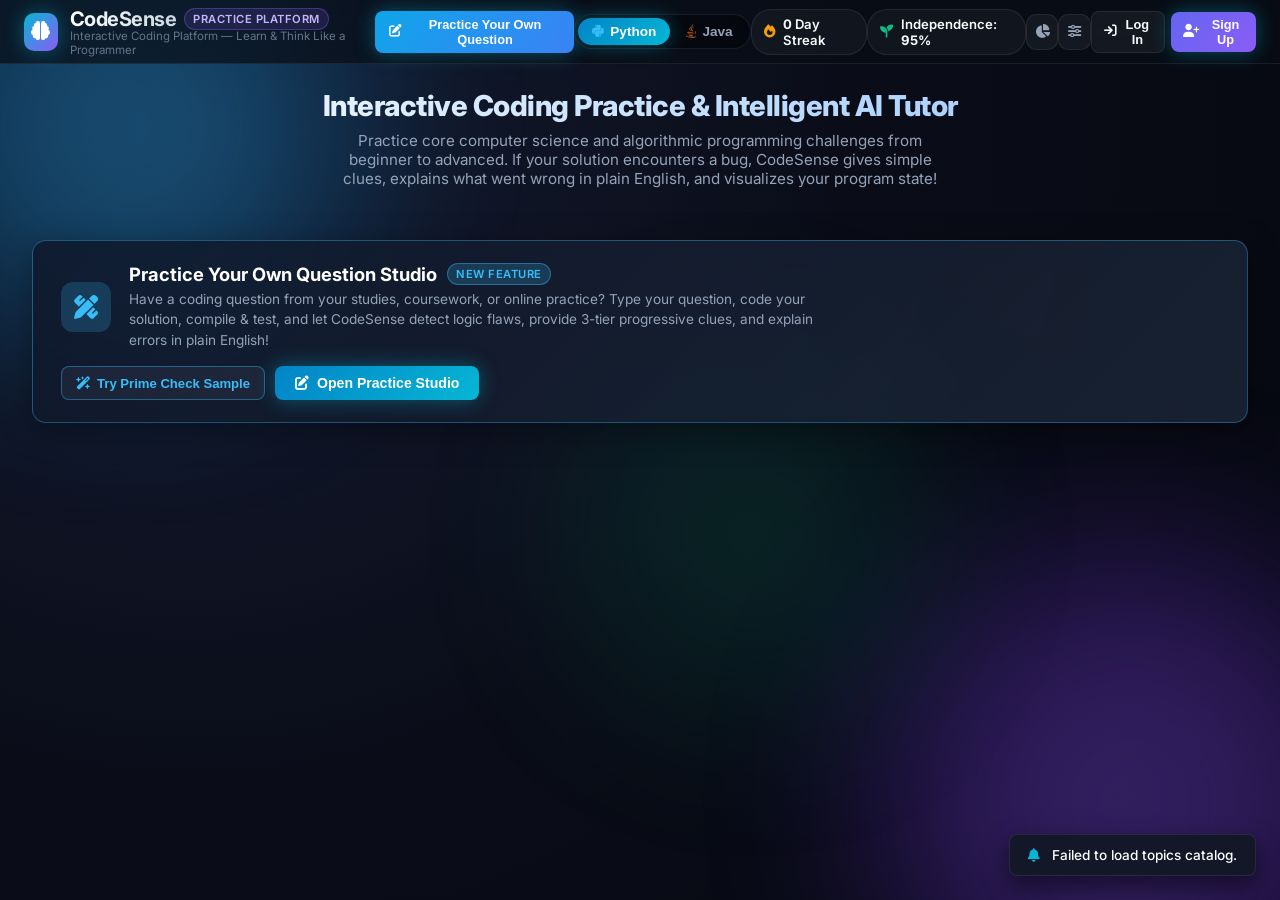
==== commit 1ca05007: "Remove all company names, add Expected vs Actual output display, strict solve-only streak, review so" ====
--- a/static/index.html
+++ b/static/index.html
@@ -54,10 +54,10 @@
         </button>
       </div>
 
-      <!-- Streak Pill -->
-      <div class="stat-pill" title="Daily Debugging Streak">
+      <!-- Streak Pill (Increases strictly on solving questions) -->
+      <div class="stat-pill" title="Daily Problem Solving Streak (Increases only when you solve questions!)">
         <i class="fa-solid fa-fire"></i>
-        <span><strong id="userStreak">1</strong> Day Streak</span>
+        <span><strong id="userStreak">0</strong> Day Streak</span>
       </div>
 
       <!-- Independence Score Pill -->
@@ -75,6 +75,27 @@
       <button class="btn-icon" id="btnSettings" title="AI Settings & Groq API Key">
         <i class="fa-solid fa-sliders"></i>
       </button>
+
+      <!-- User Auth Section -->
+      <div id="authNavSection" style="display: flex; align-items: center; gap: 8px;">
+        <div id="loggedOutPill" style="display: flex; align-items: center; gap: 6px;">
+          <button class="btn-secondary" style="padding: 5px 12px; font-size: 0.8rem;" onclick="App.openAuthModal('login')">
+            <i class="fa-solid fa-arrow-right-to-bracket"></i> Log In
+          </button>
+          <button class="btn-primary" style="padding: 5px 12px; font-size: 0.8rem; background: linear-gradient(135deg, #6366f1 0%, #8b5cf6 100%);" onclick="App.openAuthModal('register')">
+            <i class="fa-solid fa-user-plus"></i> Sign Up
+          </button>
+        </div>
+        <div id="loggedInPill" style="display: none; align-items: center; gap: 6px;">
+          <div class="user-auth-pill" onclick="App.openAnalyticsModal()" title="View your account profile & analytics" style="cursor: pointer;">
+            <i class="fa-solid fa-circle-user" style="color: #818cf8;"></i>
+            <span id="navUsername">Student</span>
+          </div>
+          <button class="btn-auth-logout" onclick="App.logout()" title="Log Out">
+            <i class="fa-solid fa-right-from-bracket"></i>
+          </button>
+        </div>
+      </div>
     </div>
   </header>
 
@@ -499,6 +520,71 @@
     </div>
   </div>
 
+  <!-- Authentication Modal (Log In & Create Account) -->
+  <div class="modal-overlay" id="authModal">
+    <div class="glass-panel modal-content" style="max-width: 440px; padding: 26px;">
+      <div class="modal-header" style="margin-bottom: 18px;">
+        <div style="display: flex; align-items: center; gap: 10px;">
+          <div class="brand-icon" style="width: 34px; height: 34px; font-size: 1.1rem; background: linear-gradient(135deg, #6366f1 0%, #8b5cf6 100%);">
+            <i class="fa-solid fa-user-lock"></i>
+          </div>
+          <div>
+            <h2 class="modal-title" id="authModalTitle">Welcome to CodeSense</h2>
+            <p style="font-size: 0.72rem; color: var(--text-dim); margin: 0;">Save your progress, streak & practice stats</p>
+          </div>
+        </div>
+        <button class="modal-close" onclick="App.closeAuthModal()">&times;</button>
+      </div>
+
+      <!-- Tab switch: Log In vs Create Account -->
+      <div style="display: flex; background: rgba(15,23,42,0.8); border: 1px solid rgba(255,255,255,0.08); border-radius: 8px; padding: 4px; margin-bottom: 18px;">
+        <button id="authTabLogin" style="flex: 1; padding: 8px; border-radius: 6px; border: none; background: #6366f1; color: white; font-weight: 600; font-size: 0.82rem; cursor: pointer; transition: all 0.2s;" onclick="App.switchAuthTab('login')">
+          Log In
+        </button>
+        <button id="authTabRegister" style="flex: 1; padding: 8px; border-radius: 6px; border: none; background: transparent; color: #94a3b8; font-weight: 600; font-size: 0.82rem; cursor: pointer; transition: all 0.2s;" onclick="App.switchAuthTab('register')">
+          Create Account
+        </button>
+      </div>
+
+      <!-- Form Error / Success Message -->
+      <div id="authStatusMsg" style="display: none; padding: 10px 12px; border-radius: 6px; font-size: 0.8rem; margin-bottom: 14px;"></div>
+
+      <!-- Log In Form -->
+      <form id="loginForm" onsubmit="App.handleLogin(event)">
+        <div style="margin-bottom: 14px;">
+          <label style="font-size: 0.78rem; font-weight: 600; color: #cbd5e1; display: block; margin-bottom: 4px;">Username or Email</label>
+          <input type="text" class="text-input" id="loginIdentifier" placeholder="e.g. akshayaa or student@univ.edu" required spellcheck="false" autocomplete="username">
+        </div>
+        <div style="margin-bottom: 20px;">
+          <label style="font-size: 0.78rem; font-weight: 600; color: #cbd5e1; display: block; margin-bottom: 4px;">Password</label>
+          <input type="password" class="text-input" id="loginPassword" placeholder="••••••••" required autocomplete="current-password">
+        </div>
+        <button type="submit" class="btn-primary" id="btnLoginSubmit" style="width: 100%; padding: 10px; font-size: 0.88rem; background: linear-gradient(135deg, #6366f1 0%, #8b5cf6 100%);">
+          <i class="fa-solid fa-arrow-right-to-bracket"></i> Log In to CodeSense
+        </button>
+      </form>
+
+      <!-- Create Account Form -->
+      <form id="registerForm" style="display: none;" onsubmit="App.handleRegister(event)">
+        <div style="margin-bottom: 12px;">
+          <label style="font-size: 0.78rem; font-weight: 600; color: #cbd5e1; display: block; margin-bottom: 4px;">Choose Username</label>
+          <input type="text" class="text-input" id="regUsername" placeholder="e.g. akshayaa" required spellcheck="false" minlength="3" autocomplete="username">
+        </div>
+        <div style="margin-bottom: 12px;">
+          <label style="font-size: 0.78rem; font-weight: 600; color: #cbd5e1; display: block; margin-bottom: 4px;">Email Address</label>
+          <input type="email" class="text-input" id="regEmail" placeholder="student@example.com" required spellcheck="false" autocomplete="email">
+        </div>
+        <div style="margin-bottom: 20px;">
+          <label style="font-size: 0.78rem; font-weight: 600; color: #cbd5e1; display: block; margin-bottom: 4px;">Create Password</label>
+          <input type="password" class="text-input" id="regPassword" placeholder="Minimum 4 characters" required minlength="4" autocomplete="new-password">
+        </div>
+        <button type="submit" class="btn-primary" id="btnRegisterSubmit" style="width: 100%; padding: 10px; font-size: 0.88rem; background: linear-gradient(135deg, #10b981 0%, #059669 100%);">
+          <i class="fa-solid fa-user-plus"></i> Create Free Account
+        </button>
+      </form>
+    </div>
+  </div>
+
   <!-- Toast Container -->
   <div class="toast-container" id="toastContainer"></div>
 
--- a/static/css/style.css
+++ b/static/css/style.css
@@ -1112,3 +1112,109 @@
   border-color: #f87171;
 }
 
+/* Solved Status & Review Mode Styles */
+.q-solved-badge {
+  display: inline-flex;
+  align-items: center;
+  gap: 5px;
+  background: rgba(16, 185, 129, 0.15);
+  color: #34d399;
+  border: 1px solid rgba(16, 185, 129, 0.35);
+  padding: 3px 8px;
+  border-radius: 6px;
+  font-size: 0.72rem;
+  font-weight: 700;
+}
+.question-level-card.is-solved {
+  border-color: rgba(16, 185, 129, 0.35);
+  background: linear-gradient(135deg, rgba(16, 185, 129, 0.05) 0%, rgba(15, 23, 42, 0.8) 100%);
+}
+.solved-review-banner {
+  background: linear-gradient(135deg, rgba(16, 185, 129, 0.12) 0%, rgba(6, 182, 212, 0.08) 100%);
+  border: 1px solid rgba(16, 185, 129, 0.3);
+  border-radius: 8px;
+  padding: 10px 14px;
+  margin-bottom: 14px;
+  display: flex;
+  align-items: center;
+  justify-content: space-between;
+  flex-wrap: wrap;
+  gap: 8px;
+  font-size: 0.82rem;
+  color: #a7f3d0;
+}
+
+/* Expected vs Actual Output Comparison Grid */
+.output-comparison-grid {
+  display: grid;
+  grid-template-columns: 1fr 1fr;
+  gap: 12px;
+  margin-top: 12px;
+}
+.output-box-wrapper {
+  background: rgba(15, 23, 42, 0.7);
+  border: 1px solid rgba(255, 255, 255, 0.1);
+  border-radius: 8px;
+  padding: 10px 12px;
+}
+.output-box-wrapper.expected {
+  border-color: rgba(56, 189, 248, 0.3);
+  background: rgba(15, 23, 42, 0.85);
+}
+.output-box-wrapper.actual-pass {
+  border-color: rgba(74, 222, 128, 0.35);
+  background: rgba(6, 78, 59, 0.15);
+}
+.output-box-wrapper.actual-fail {
+  border-color: rgba(248, 113, 113, 0.35);
+  background: rgba(127, 29, 29, 0.15);
+}
+.output-box-title {
+  display: flex;
+  align-items: center;
+  justify-content: space-between;
+  font-size: 0.72rem;
+  font-weight: 700;
+  margin-bottom: 6px;
+  text-transform: uppercase;
+  letter-spacing: 0.5px;
+}
+.output-box-content {
+  font-family: 'Fira Code', monospace;
+  font-size: 0.78rem;
+  line-height: 1.45;
+  white-space: pre-wrap;
+  word-break: break-word;
+  max-height: 140px;
+  overflow-y: auto;
+  color: #f8fafc;
+  margin: 0;
+}
+
+/* User Auth in Header */
+.user-auth-pill {
+  display: inline-flex;
+  align-items: center;
+  gap: 8px;
+  background: rgba(99, 102, 241, 0.15);
+  border: 1px solid rgba(99, 102, 241, 0.35);
+  padding: 5px 12px;
+  border-radius: 20px;
+  font-size: 0.8rem;
+  font-weight: 600;
+  color: #c7d2fe;
+}
+.btn-auth-logout {
+  background: transparent;
+  border: none;
+  color: #94a3b8;
+  cursor: pointer;
+  padding: 2px 4px;
+  border-radius: 4px;
+  transition: all 0.2s ease;
+}
+.btn-auth-logout:hover {
+  color: #f87171;
+  background: rgba(239, 68, 68, 0.1);
+}
+
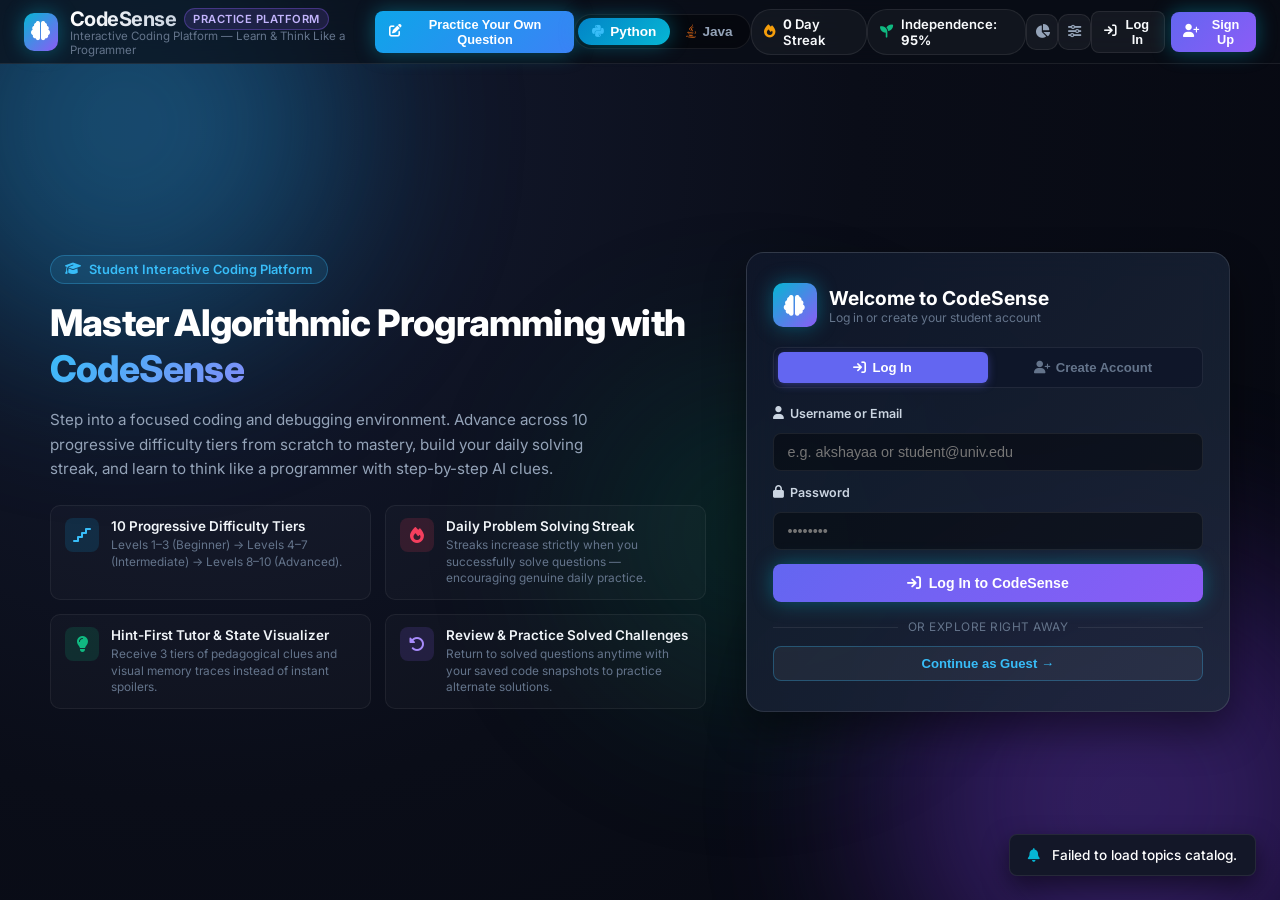
==== commit 8a9f0e77: "Add first-screen authentication landing portal and complete 10-level progressive difficulty navigati" ====
--- a/static/index.html
+++ b/static/index.html
@@ -100,9 +100,137 @@
   </header>
 
   <!-- ========================================================
+       SCREEN 0: AUTHENTICATION & LOGIN LANDING SCREEN (FIRST SCREEN)
+       ======================================================== -->
+  <div class="app-view active" id="view-auth-landing">
+    <div class="auth-landing-wrapper">
+      <div class="auth-landing-left">
+        <div class="auth-landing-badge">
+          <i class="fa-solid fa-graduation-cap"></i> Student Interactive Coding Platform
+        </div>
+        <h1 class="auth-landing-title">
+          Master Algorithmic Programming with <span class="highlight-text">CodeSense</span>
+        </h1>
+        <p class="auth-landing-desc">
+          Step into a focused coding and debugging environment. Advance across 10 progressive difficulty tiers from scratch to mastery, build your daily solving streak, and learn to think like a programmer with step-by-step AI clues.
+        </p>
+
+        <div class="auth-features-list">
+          <div class="auth-feature-item">
+            <div class="feature-icon" style="background: rgba(14, 165, 233, 0.15); color: #38bdf8;">
+              <i class="fa-solid fa-stairs"></i>
+            </div>
+            <div>
+              <h4>10 Progressive Difficulty Tiers</h4>
+              <p>Levels 1–3 (Beginner) &rarr; Levels 4–7 (Intermediate) &rarr; Levels 8–10 (Advanced).</p>
+            </div>
+          </div>
+          <div class="auth-feature-item">
+            <div class="feature-icon" style="background: rgba(244, 63, 94, 0.15); color: #f43f5e;">
+              <i class="fa-solid fa-fire"></i>
+            </div>
+            <div>
+              <h4>Daily Problem Solving Streak</h4>
+              <p>Streaks increase strictly when you successfully solve questions — encouraging genuine daily practice.</p>
+            </div>
+          </div>
+          <div class="auth-feature-item">
+            <div class="feature-icon" style="background: rgba(16, 185, 129, 0.15); color: #10b981;">
+              <i class="fa-solid fa-lightbulb"></i>
+            </div>
+            <div>
+              <h4>Hint-First Tutor & State Visualizer</h4>
+              <p>Receive 3 tiers of pedagogical clues and visual memory traces instead of instant spoilers.</p>
+            </div>
+          </div>
+          <div class="auth-feature-item">
+            <div class="feature-icon" style="background: rgba(139, 92, 246, 0.15); color: #a78bfa;">
+              <i class="fa-solid fa-rotate-left"></i>
+            </div>
+            <div>
+              <h4>Review & Practice Solved Challenges</h4>
+              <p>Return to solved questions anytime with your saved code snapshots to practice alternate solutions.</p>
+            </div>
+          </div>
+        </div>
+      </div>
+
+      <!-- Auth Form Card -->
+      <div class="auth-landing-right">
+        <div class="glass-panel auth-card">
+          <div class="auth-card-top">
+            <div class="brand-icon" style="width: 44px; height: 44px; font-size: 1.3rem;">
+              <i class="fa-solid fa-brain"></i>
+            </div>
+            <div>
+              <h2 id="landingAuthTitle">Welcome to CodeSense</h2>
+              <p style="font-size: 0.76rem; color: var(--text-dim); margin: 0;">Log in or create your student account</p>
+            </div>
+          </div>
+
+          <!-- Switch Tabs -->
+          <div class="landing-tabs-bar">
+            <button id="landingTabLogin" class="landing-tab active" onclick="App.switchLandingAuthTab('login')">
+              <i class="fa-solid fa-arrow-right-to-bracket"></i> Log In
+            </button>
+            <button id="landingTabRegister" class="landing-tab" onclick="App.switchLandingAuthTab('register')">
+              <i class="fa-solid fa-user-plus"></i> Create Account
+            </button>
+          </div>
+
+          <!-- Status Message -->
+          <div id="landingAuthStatusMsg" style="display: none;" class="auth-status-box"></div>
+
+          <!-- Log In Form -->
+          <form id="landingLoginForm" onsubmit="App.handleLandingLogin(event)">
+            <div class="form-group-field">
+              <label><i class="fa-solid fa-user"></i> Username or Email</label>
+              <input type="text" class="text-input" id="landingLoginIdentifier" placeholder="e.g. akshayaa or student@univ.edu" required autocomplete="username">
+            </div>
+            <div class="form-group-field">
+              <label><i class="fa-solid fa-lock"></i> Password</label>
+              <input type="password" class="text-input" id="landingLoginPassword" placeholder="••••••••" required autocomplete="current-password">
+            </div>
+            <button type="submit" class="btn-primary auth-submit-btn" id="btnLandingLoginSubmit">
+              <i class="fa-solid fa-arrow-right-to-bracket"></i> Log In to CodeSense
+            </button>
+          </form>
+
+          <!-- Create Account Form -->
+          <form id="landingRegisterForm" style="display: none;" onsubmit="App.handleLandingRegister(event)">
+            <div class="form-group-field">
+              <label><i class="fa-solid fa-user"></i> Choose Username</label>
+              <input type="text" class="text-input" id="landingRegUsername" placeholder="e.g. akshayaa" required minlength="3" autocomplete="username">
+            </div>
+            <div class="form-group-field">
+              <label><i class="fa-solid fa-envelope"></i> Email Address</label>
+              <input type="email" class="text-input" id="landingRegEmail" placeholder="student@example.com" required autocomplete="email">
+            </div>
+            <div class="form-group-field">
+              <label><i class="fa-solid fa-lock"></i> Create Password</label>
+              <input type="password" class="text-input" id="landingRegPassword" placeholder="Minimum 4 characters" required minlength="4" autocomplete="new-password">
+            </div>
+            <button type="submit" class="btn-primary auth-submit-btn register" id="btnLandingRegisterSubmit">
+              <i class="fa-solid fa-user-plus"></i> Create Free Account & Start
+            </button>
+          </form>
+
+          <!-- Guest Explore Link -->
+          <div class="auth-divider">
+            <span>or explore right away</span>
+          </div>
+          <button type="button" class="btn-secondary guest-btn" onclick="App.continueAsGuest()">
+            Continue as Guest &rarr;
+          </button>
+        </div>
+      </div>
+    </div>
+  </div>
+
+  <!-- ========================================================
        SCREEN 1: TOPIC HUB (INITIAL HOME PAGE)
        ======================================================== -->
-  <div class="app-view active" id="view-topics">
+  <div class="app-view" id="view-topics">
     <div class="topics-hero">
       <h2>Interactive Coding Practice & Intelligent AI Tutor</h2>
       <p>Practice core computer science and algorithmic programming challenges from beginner to advanced. If your solution encounters a bug, CodeSense gives simple clues, explains what went wrong in plain English, and visualizes your program state!</p>
@@ -175,6 +303,22 @@
       </div>
     </div>
 
+    <!-- Difficulty Progression Roadmap & Filter Chips -->
+    <div class="difficulty-roadmap-guide">
+      <div class="diff-guide-chip active" data-filter="all" onclick="App.filterQuestionsByDifficulty('all')">
+        <i class="fa-solid fa-layer-group"></i> All 10 Levels
+      </div>
+      <div class="diff-guide-chip beg" data-filter="beginner" onclick="App.filterQuestionsByDifficulty('beginner')">
+        <span class="diff-chip-dot beg"></span> 🟢 Beginner (Levels 1–3)
+      </div>
+      <div class="diff-guide-chip mid" data-filter="intermediate" onclick="App.filterQuestionsByDifficulty('intermediate')">
+        <span class="diff-chip-dot mid"></span> 🟡 Intermediate (Levels 4–7)
+      </div>
+      <div class="diff-guide-chip adv" data-filter="advanced" onclick="App.filterQuestionsByDifficulty('advanced')">
+        <span class="diff-chip-dot adv"></span> 🔴 Advanced (Levels 8–10)
+      </div>
+    </div>
+
     <!-- 10 Questions Cards -->
     <div class="questions-container" id="questionsTrackContainer">
       <!-- Dynamically populated by app.js -->
@@ -185,13 +329,29 @@
        SCREEN 3: THE DEBUGGING WORKBENCH
        ======================================================== -->
   <div class="app-view" id="view-workbench">
-    <!-- Breadcrumb -->
-    <div class="breadcrumb-bar">
-      <button class="breadcrumb-btn" onclick="App.backToCurrentTopicQuestions()">
-        <i class="fa-solid fa-arrow-left"></i> <span id="workbenchTopicBackText">Back to Questions</span>
-      </button>
-      <span class="breadcrumb-sep">/</span>
-      <span class="breadcrumb-current" id="workbenchBreadcrumbTitle">Level 1: Challenge</span>
+    <!-- Breadcrumb & Level Switcher -->
+    <div class="breadcrumb-bar" style="display: flex; justify-content: space-between; align-items: center; flex-wrap: wrap; gap: 8px;">
+      <div style="display: flex; align-items: center; gap: 8px; flex-wrap: wrap;">
+        <button class="breadcrumb-btn" onclick="App.backToCurrentTopicQuestions()">
+          <i class="fa-solid fa-arrow-left"></i> <span id="workbenchTopicBackText">Back to Questions</span>
+        </button>
+        <span class="breadcrumb-sep">/</span>
+        <span class="breadcrumb-current" id="workbenchBreadcrumbTitle">Level 1: Challenge</span>
+        <span id="workbenchDiffBadge" class="q-level-badge beg" style="padding: 2px 8px; font-size: 0.72rem; border-radius: 4px;">Level 1 • Beginner</span>
+      </div>
+
+      <!-- Workbench Level Switcher Controls -->
+      <div id="workbenchLevelSwitcher" style="display: flex; align-items: center; gap: 6px;">
+        <button class="btn-secondary" style="padding: 4px 10px; font-size: 0.76rem;" onclick="App.goToPrevLevel()" id="btnPrevLevel" title="Previous Difficulty Level">
+          <i class="fa-solid fa-chevron-left"></i> Prev Level
+        </button>
+        <select id="workbenchLevelDropdown" class="text-input" style="padding: 4px 10px; font-size: 0.76rem; width: auto; max-width: 280px; background: rgba(15,23,42,0.9); border: 1px solid var(--glass-border); color: #f8fafc; border-radius: 6px;" onchange="App.selectProblem(this.value)">
+          <!-- Populated dynamically with all 10 levels -->
+        </select>
+        <button class="btn-secondary" style="padding: 4px 10px; font-size: 0.76rem;" onclick="App.goToNextLevel()" id="btnNextLevel" title="Next Difficulty Level">
+          Next Level <i class="fa-solid fa-chevron-right"></i>
+        </button>
+      </div>
     </div>
 
     <!-- Split Workspace -->
--- a/static/css/style.css
+++ b/static/css/style.css
@@ -1218,3 +1218,304 @@
   background: rgba(239, 68, 68, 0.1);
 }
 
+/* ============================================================
+   SCREEN 0: AUTHENTICATION LANDING SCREEN
+   ============================================================ */
+#view-auth-landing {
+  flex-direction: column;
+  align-items: center;
+  justify-content: center;
+  padding: 40px 24px;
+  min-height: calc(100vh - 70px);
+  overflow-y: auto;
+}
+
+.auth-landing-wrapper {
+  display: grid;
+  grid-template-columns: 1.15fr 0.85fr;
+  gap: 40px;
+  max-width: 1180px;
+  width: 100%;
+  margin: auto;
+  align-items: center;
+}
+
+@media (max-width: 900px) {
+  .auth-landing-wrapper {
+    grid-template-columns: 1fr;
+    gap: 30px;
+  }
+}
+
+.auth-landing-badge {
+  display: inline-flex;
+  align-items: center;
+  gap: 8px;
+  padding: 6px 14px;
+  border-radius: 999px;
+  background: rgba(56, 189, 248, 0.12);
+  border: 1px solid rgba(56, 189, 248, 0.3);
+  color: #38bdf8;
+  font-size: 0.8rem;
+  font-weight: 600;
+  margin-bottom: 16px;
+}
+
+.auth-landing-title {
+  font-size: 2.3rem;
+  font-weight: 800;
+  line-height: 1.25;
+  letter-spacing: -0.8px;
+  color: #ffffff;
+  margin-bottom: 16px;
+}
+
+.highlight-text {
+  background: linear-gradient(135deg, #38bdf8 0%, #818cf8 100%);
+  -webkit-background-clip: text;
+  -webkit-text-fill-color: transparent;
+}
+
+.auth-landing-desc {
+  font-size: 0.95rem;
+  color: var(--text-muted);
+  line-height: 1.6;
+  margin-bottom: 24px;
+  max-width: 580px;
+}
+
+.auth-features-list {
+  display: grid;
+  grid-template-columns: 1fr 1fr;
+  gap: 14px;
+}
+
+@media (max-width: 600px) {
+  .auth-features-list {
+    grid-template-columns: 1fr;
+  }
+}
+
+.auth-feature-item {
+  display: flex;
+  gap: 12px;
+  align-items: flex-start;
+  padding: 12px 14px;
+  border-radius: 10px;
+  background: rgba(255, 255, 255, 0.025);
+  border: 1px solid rgba(255, 255, 255, 0.06);
+}
+
+.feature-icon {
+  width: 34px;
+  height: 34px;
+  border-radius: 8px;
+  display: flex;
+  align-items: center;
+  justify-content: center;
+  font-size: 1rem;
+  flex-shrink: 0;
+}
+
+.auth-feature-item h4 {
+  font-size: 0.84rem;
+  color: #f1f5f9;
+  font-weight: 600;
+  margin-bottom: 3px;
+}
+
+.auth-feature-item p {
+  font-size: 0.74rem;
+  color: var(--text-dim);
+  line-height: 1.4;
+  margin: 0;
+}
+
+.auth-card {
+  padding: 30px 26px;
+  border-radius: 18px;
+  background: linear-gradient(135deg, rgba(15, 23, 42, 0.9) 0%, rgba(30, 41, 59, 0.85) 100%);
+  border: 1px solid rgba(255, 255, 255, 0.12);
+  box-shadow: 0 20px 40px rgba(0, 0, 0, 0.45);
+}
+
+.auth-card-top {
+  display: flex;
+  align-items: center;
+  gap: 12px;
+  margin-bottom: 20px;
+}
+
+.auth-card-top h2 {
+  font-size: 1.2rem;
+  font-weight: 700;
+  color: #ffffff;
+}
+
+.landing-tabs-bar {
+  display: flex;
+  background: rgba(15, 23, 42, 0.9);
+  border: 1px solid rgba(255, 255, 255, 0.08);
+  border-radius: 8px;
+  padding: 4px;
+  margin-bottom: 18px;
+}
+
+.landing-tab {
+  flex: 1;
+  padding: 8px 12px;
+  border-radius: 6px;
+  border: none;
+  background: transparent;
+  color: var(--text-dim);
+  font-size: 0.82rem;
+  font-weight: 600;
+  cursor: pointer;
+  display: flex;
+  align-items: center;
+  justify-content: center;
+  gap: 6px;
+  transition: all 0.2s;
+}
+
+.landing-tab.active {
+  background: #6366f1;
+  color: #ffffff;
+  box-shadow: 0 2px 8px rgba(99, 102, 241, 0.4);
+}
+
+.form-group-field {
+  margin-bottom: 14px;
+}
+
+.form-group-field label {
+  display: flex;
+  align-items: center;
+  gap: 6px;
+  font-size: 0.78rem;
+  font-weight: 600;
+  color: #cbd5e1;
+  margin-bottom: 6px;
+}
+
+.auth-submit-btn {
+  width: 100%;
+  padding: 11px;
+  font-size: 0.88rem;
+  font-weight: 600;
+  border-radius: 8px;
+  background: linear-gradient(135deg, #6366f1 0%, #8b5cf6 100%);
+  margin-top: 6px;
+  display: flex;
+  align-items: center;
+  justify-content: center;
+  gap: 8px;
+}
+
+.auth-submit-btn.register {
+  background: linear-gradient(135deg, #10b981 0%, #059669 100%);
+}
+
+.auth-divider {
+  display: flex;
+  align-items: center;
+  margin: 18px 0 12px;
+  text-align: center;
+}
+
+.auth-divider::before,
+.auth-divider::after {
+  content: '';
+  flex: 1;
+  border-bottom: 1px solid rgba(255, 255, 255, 0.08);
+}
+
+.auth-divider span {
+  padding: 0 10px;
+  font-size: 0.74rem;
+  color: var(--text-dim);
+  text-transform: uppercase;
+  letter-spacing: 0.5px;
+}
+
+.guest-btn {
+  width: 100%;
+  padding: 9px;
+  font-size: 0.82rem;
+  text-align: center;
+  justify-content: center;
+  color: #38bdf8;
+  border-color: rgba(56, 189, 248, 0.3);
+}
+
+.guest-btn:hover {
+  background: rgba(56, 189, 248, 0.1);
+}
+
+.auth-status-box {
+  padding: 10px 14px;
+  border-radius: 8px;
+  font-size: 0.8rem;
+  margin-bottom: 14px;
+}
+
+/* ============================================================
+   DIFFICULTY PROGRESSION ROADMAP BAR
+   ============================================================ */
+.difficulty-roadmap-guide {
+  display: flex;
+  align-items: center;
+  gap: 10px;
+  margin: 14px 0 20px;
+  flex-wrap: wrap;
+}
+
+.diff-guide-chip {
+  display: flex;
+  align-items: center;
+  gap: 8px;
+  padding: 7px 14px;
+  border-radius: 8px;
+  font-size: 0.8rem;
+  font-weight: 600;
+  cursor: pointer;
+  background: rgba(255, 255, 255, 0.03);
+  border: 1px solid var(--glass-border);
+  color: var(--text-muted);
+  transition: all 0.2s;
+}
+
+.diff-guide-chip:hover {
+  background: rgba(255, 255, 255, 0.08);
+  color: #ffffff;
+}
+
+.diff-guide-chip.active {
+  background: rgba(56, 189, 248, 0.15);
+  border-color: rgba(56, 189, 248, 0.4);
+  color: #38bdf8;
+  box-shadow: 0 0 12px rgba(56, 189, 248, 0.2);
+}
+
+.diff-chip-dot {
+  width: 8px;
+  height: 8px;
+  border-radius: 50%;
+}
+.diff-chip-dot.beg { background: #34d399; box-shadow: 0 0 6px rgba(52, 211, 153, 0.5); }
+.diff-chip-dot.mid { background: #fbbf24; box-shadow: 0 0 6px rgba(251, 191, 36, 0.5); }
+.diff-chip-dot.adv { background: #f87171; box-shadow: 0 0 6px rgba(248, 113, 113, 0.5); }
+
+.diff-badge-pill {
+  font-size: 0.68rem;
+  font-weight: 700;
+  padding: 2px 8px;
+  border-radius: 4px;
+  text-transform: uppercase;
+  letter-spacing: 0.5px;
+}
+.diff-badge-pill.beg { background: rgba(52, 211, 153, 0.15); color: #34d399; border: 1px solid rgba(52, 211, 153, 0.3); }
+.diff-badge-pill.mid { background: rgba(251, 191, 36, 0.15); color: #fbbf24; border: 1px solid rgba(251, 191, 36, 0.3); }
+.diff-badge-pill.adv { background: rgba(248, 113, 113, 0.15); color: #f87171; border: 1px solid rgba(248, 113, 113, 0.3); }
+
+
